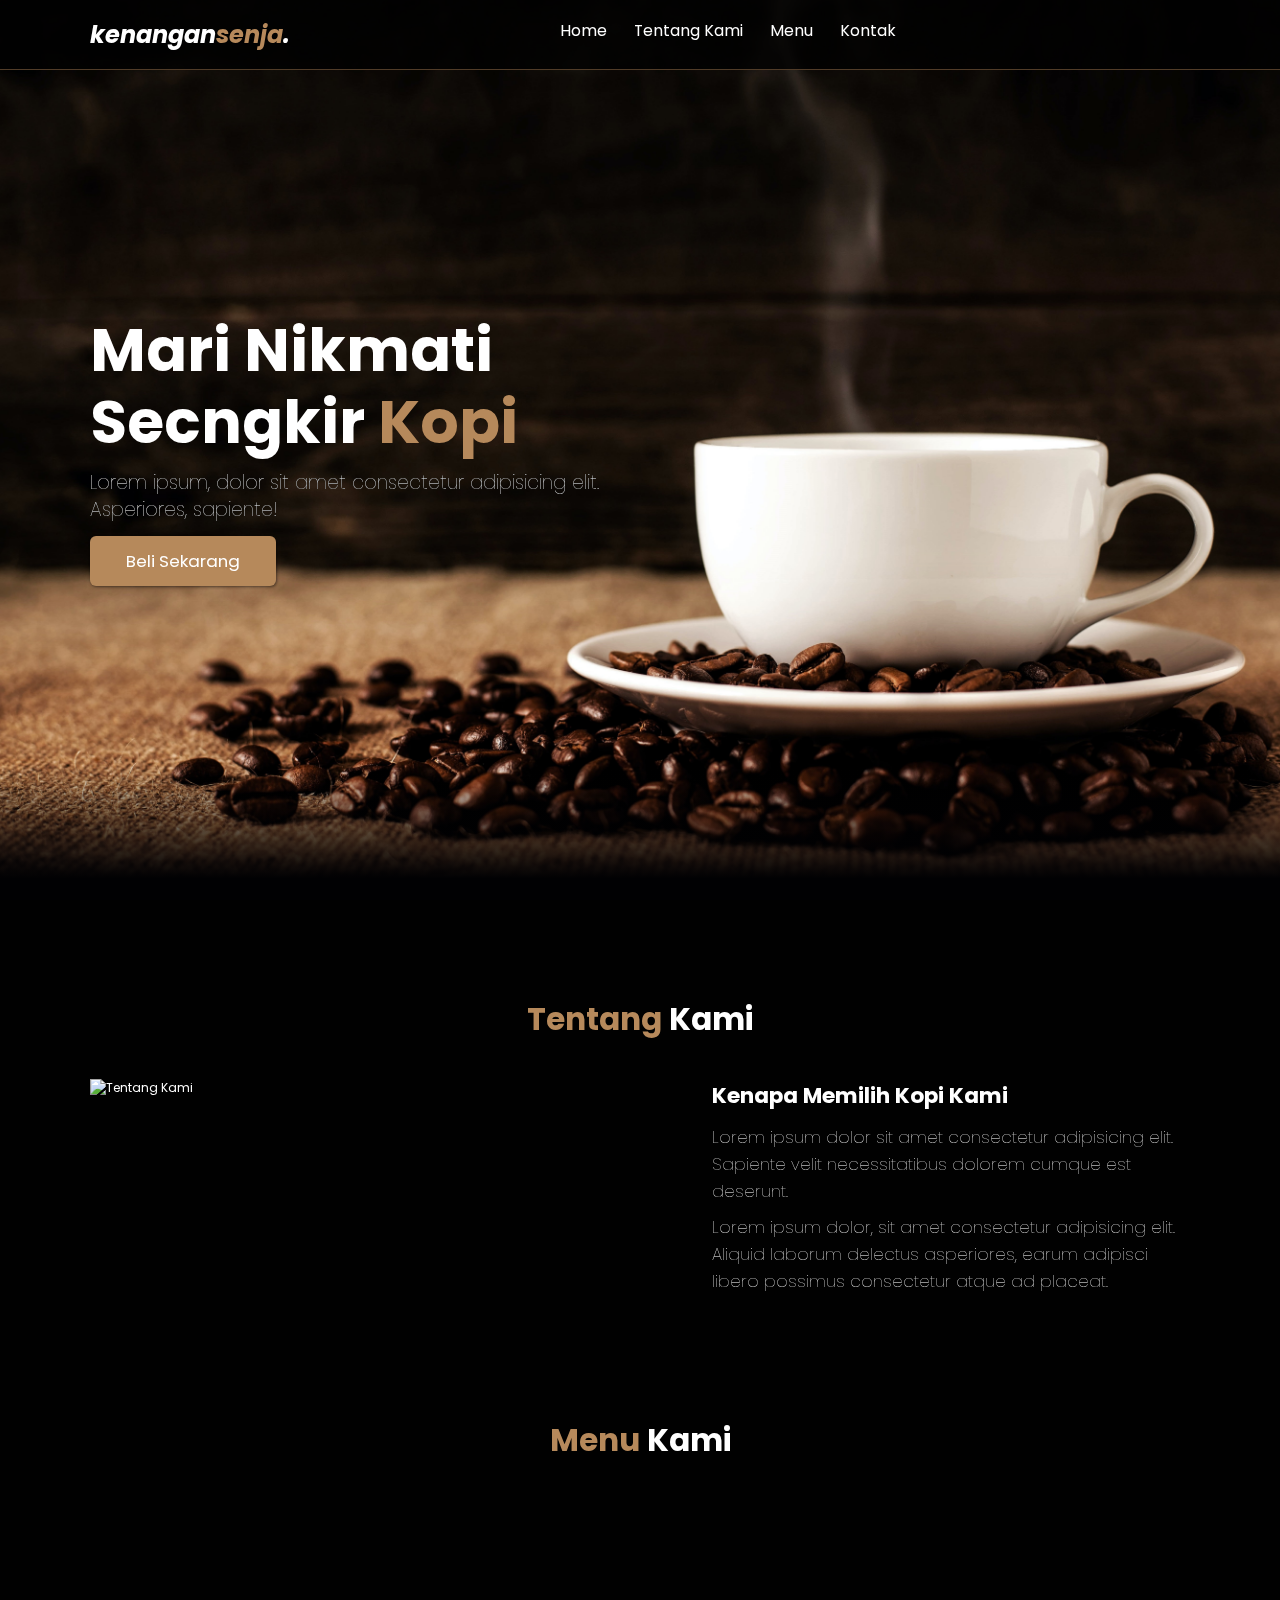
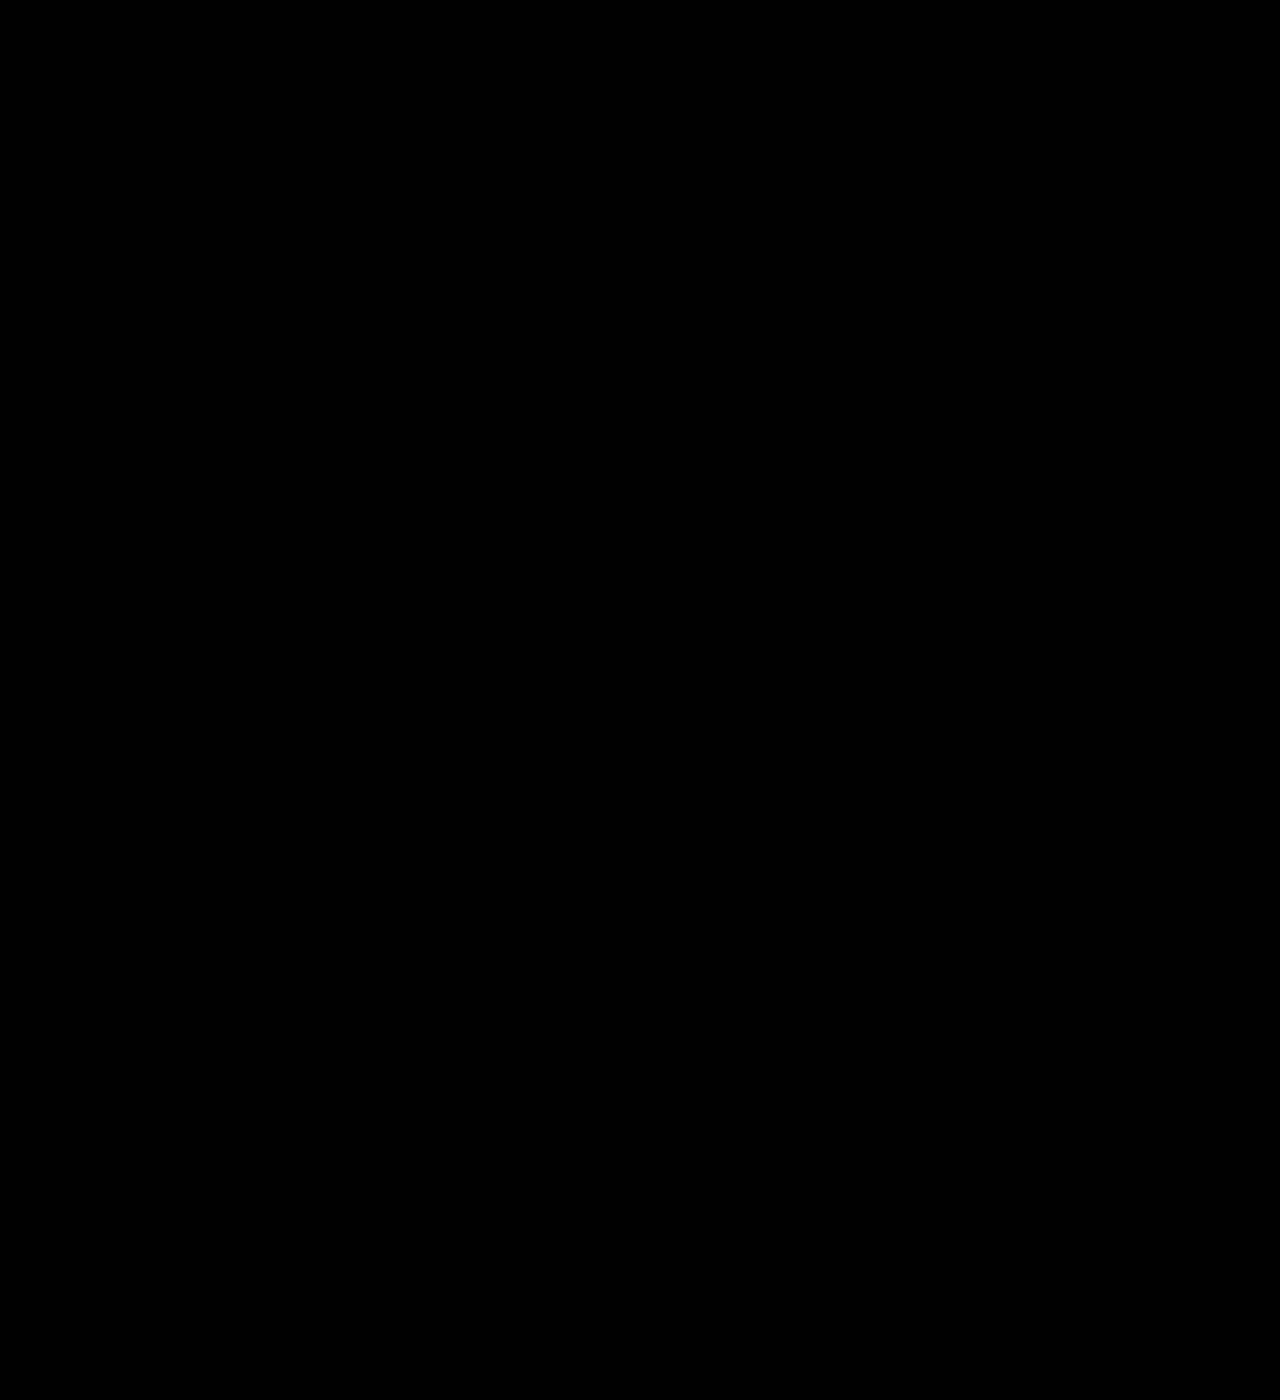
==== index.html @ bb801d31 "week 1" ====
<!DOCTYPE html>
<html lang="en">
  <head>
    <meta charset="UTF-8" />
    <meta http-equiv="X-UA-Compatible" content="IE=edge" />
    <meta name="viewport" content="width=device-width, initial-scale=1.0" />
    <title>Kopi Kenangan Senja</title>

    <!-- Fonts  -->
    <link rel="preconnect" href="https://fonts.googleapis.com" />
    <link rel="preconnect" href="https://fonts.gstatic.com" crossorigin />
    <link
      href="https://fonts.googleapis.com/css2?family=Poppins:ital,wght@0,100;0,400;0,700;1,700&display=swap"
      rel="stylesheet"
    />

    <!-- Feather Icons  -->
    <script src="https://unpkg.com/feather-icons"></script>

    <!-- My Style -->
    <link rel="stylesheet" href="css/style.css" />
  </head>

  <body>
    <!--  Navbar Star -->
    <nav class="navbar">
      <a href="#" class="navbar-logo">kenangan<span>senja</span>.</a>

      <div class="navbar-nav">
        <a href="#home">Home</a>
        <a href="#about">Tentang Kami</a>
        <a href="#menu">Menu</a>
        <a href="#contac">Kontak</a>
      </div>

      <div class="navbar-extra">
        <a href="#" id="search"><i data-feather="search"></i></a>
        <a href="#" id="shopping-cart"><i data-feather="shopping-cart"></i></a>
        <a href="#" id="hamburger-menu"><i data-feather="menu"></i></a>
      </div>
    </nav>

    <!--  Navbar end -->

    <!-- Hero Section Start -->

      <section class="hero" id="home">
        <main class="content">
          <h1>Mari Nikmati Secngkir <span>Kopi</span></h1>
          <p>Lorem ipsum, dolor sit amet consectetur adipisicing elit. Asperiores, sapiente!</p>
          <a href="#" class="cta">Beli Sekarang</a>
        </main>
      </section>

    <!-- Hero Section End -->

    <!-- About Section Start -->
    
    <section id="about" class="about">
      <h2><span>Tentang</span> Kami</h2>

      <div class="row">
        <div class="about-img">
          <img src="../projek/img/tentang-kami.jpg" alt="Tentang Kami">
        </div>
        <div class="content">
          <h3>Kenapa Memilih Kopi Kami</h3>
          <p>Lorem ipsum dolor sit amet consectetur adipisicing elit. Sapiente velit necessitatibus dolorem cumque est deserunt.</p>
          <p>Lorem ipsum dolor, sit amet consectetur adipisicing elit. Aliquid laborum delectus asperiores, earum adipisci libero possimus consectetur atque ad placeat.</p>

        </div>
      </div>
    </section>
    
    <!-- About Section End -->

    <!-- Menu Section Start -->

    <section id="menu" class="menu">
      <h2><span>Menu</span> Kami</h2>
    </section>


    <!-- Menu Section End -->
    
    <!--  Feater Icons -->
    <script>
      feather.replace();
    </script>

    <!-- My Javascript -->
    <script src ="css/js/script.js "></script>
    
  </body>
</html>
---- css/style.css ----
:root {
  --primary: #b6895b;
  --bg: #010101;
}

* {
  margin: 0;
  padding: 0;
  box-sizing: border-box;
  outline: none;
  border: 0;
  text-decoration: none;
}

body {
  font-family: "poppins", sans-serif;
  background-color: var(--bg);
  color: #fff;
  min-height: 3000px;
}

/* NavBar */
.navbar {
  display: flex;
  justify-content: space-between;
  align-items: center;
  padding: 1.4rem 7%;
  background-color: rgba(1, 1, 1, 0.8);
  border-bottom: 1px solid #513c28;
  position: fixed;
  top: 0;
  left: 0;
  right: 0;
  z-index: 9999;
}

.navbar .navbar-logo {
  font-size: 2rem;
  font-weight: 700;
  color: #fff;
  font-style: italic;
}

.navbar .navbar-logo span {
  color: var(--primary);
}

.navbar .navbar-nav a {
  color: #fff;
  display: inline-block;
  font-size: 1.3rem;
  margin: 0 1rem;
}

.navbar .navbar-nav a:hover {
  color: var(--primary);
}

.navbar .navbar-nav a::after {
  content: "";
  display: block;
  padding-bottom: 0.5rem;
  border-bottom: 0.1rem solid var(--primary);
  transform: scaleX(0);
  transition: 0.2s linear;
}

.navbar .navbar-nav a:hover::after {
  transform: scaleX(0.5);
}

.navbar .navbar-extra a {
  color: #fff;
  margin: 0 0.5rem;
}

.navbar .navbar-extra a:hover {
  color: var(--primary);
}

#hamburger-menu {
  display: none;
}


/* Hero Section */

.hero {
  min-height: 100vh;
  display: flex;
  align-items: center;
  background-image: url('../img/header-bg.jpeg.jpg');
  background-repeat: no-repeat;
  background-size: cover;
  background-position: center;
  position: relative;
}

.hero::after {
  content: '';
  display: block;
  position: absolute;
  width: 100%;
  height: 30%;
  bottom: 0;
  background: linear-gradient(0deg, rgba(1,1,3,1) 8%, rgba(255,255,255,0) 50%);
}

.hero .content {
  padding: 1.4rem 7%;
  max-width: 60rem;
}

.hero .content h1{
  font-size: 5em;
  color: #fff;
  text-shadow: 1px 1px 3px rgba(1, 1, 1, 3, 0.5);
  line-height: 1.2;
}

.hero .content h1 span{
  color: var(--primary);
}

.hero .content p{
  font-size: 1.6rem;
  margin-top: 1rem;
  line-height: 1.4;
  font-weight: 100;
  text-shadow: 1px 1px 3px rgba(1, 1, 1, 3, 0.5);
  mix-blend-mode: difference;
}

.hero .content .cta{
  margin-top: 1rem;
  display: inline-block;
  padding: 1rem 3rem;
  font-size: 1.4rem;
  color: #fff;
  background-color: var(--primary);
  border-radius: 0.5rem;
  box-shadow: 1px 1px 3px rgba(1, 1, 3, 0.5);
}

/* About Section */

.about,
.menu{
  padding: 8rem 7% 1.4rem;
}

.about h2, 
.menu h2 {
  text-align: center;
  font-size: 2.6rem;
  margin-bottom: 3rem;
}

.about h2 span, 
.menu h2 span{
  color: var(--primary);
}

.about .row{
  display: flex;
}

.about .row .about-img{
  flex: 1 1 45rem;
}

.about .row .about-img img {
  width: 100%;
}

.about .row .content{
  flex: 1 1 35rem;
  padding: 0 1rem;
}

.about .row .content h3{
  font-size: 1.8rem;
  margin-bottom: 1rem;
}

.about .row .content p {
  margin-bottom: 0.8rem;
  font-size: 1.4rem;
  font-weight: 100;
  line-height: 1.6;   
}

/* Media Quries */

/* Laptop */
@media (max-width: 1366px) {
  html {
    font-size: 75%;
  }
}

/* Tablet */
@media (max-width: 768px) {
  html {
    font-size: 62.5%;
  }

  #hamburger-menu {
    display: inline;
  }

  .navbar .navbar-nav {
    position: absolute;
    top: 100%;
    right: -100%;
    background-color: #fff;
    width: 30rem;
    height: 100vh;
    transition: 0.3s;
  }

  .navbar .navbar-nav.active {
    right: 0;
  }

  .navbar .navbar-nav a {
    color: var(--bg);
    display: block;
    margin: 1.5rem;
    padding: 0.5re;
    font-size: 2rem;
  }

  .navbar .navbar-nav a::after {
    transform-origin: 0 0;
  }

  .navbar .navbar-nav a:hover::after {
    transform :scaleX(0.2)
  }
  .about .row {
    flex-wrap: wrap;
  }

  .about .row .about-img img{
    height: 24rem;
    object-fit: cover;
    object-position: center;
  }

  .about .row .content{
    padding: 0;
  }

  .about .row .content h3 {
    margin-top: 1rem;
    font-size: 1.6rem;
  }
}

/* Moblie Phone */
@media (max-width: 450px) {
  html {
    font-size: 55%;
  }
}
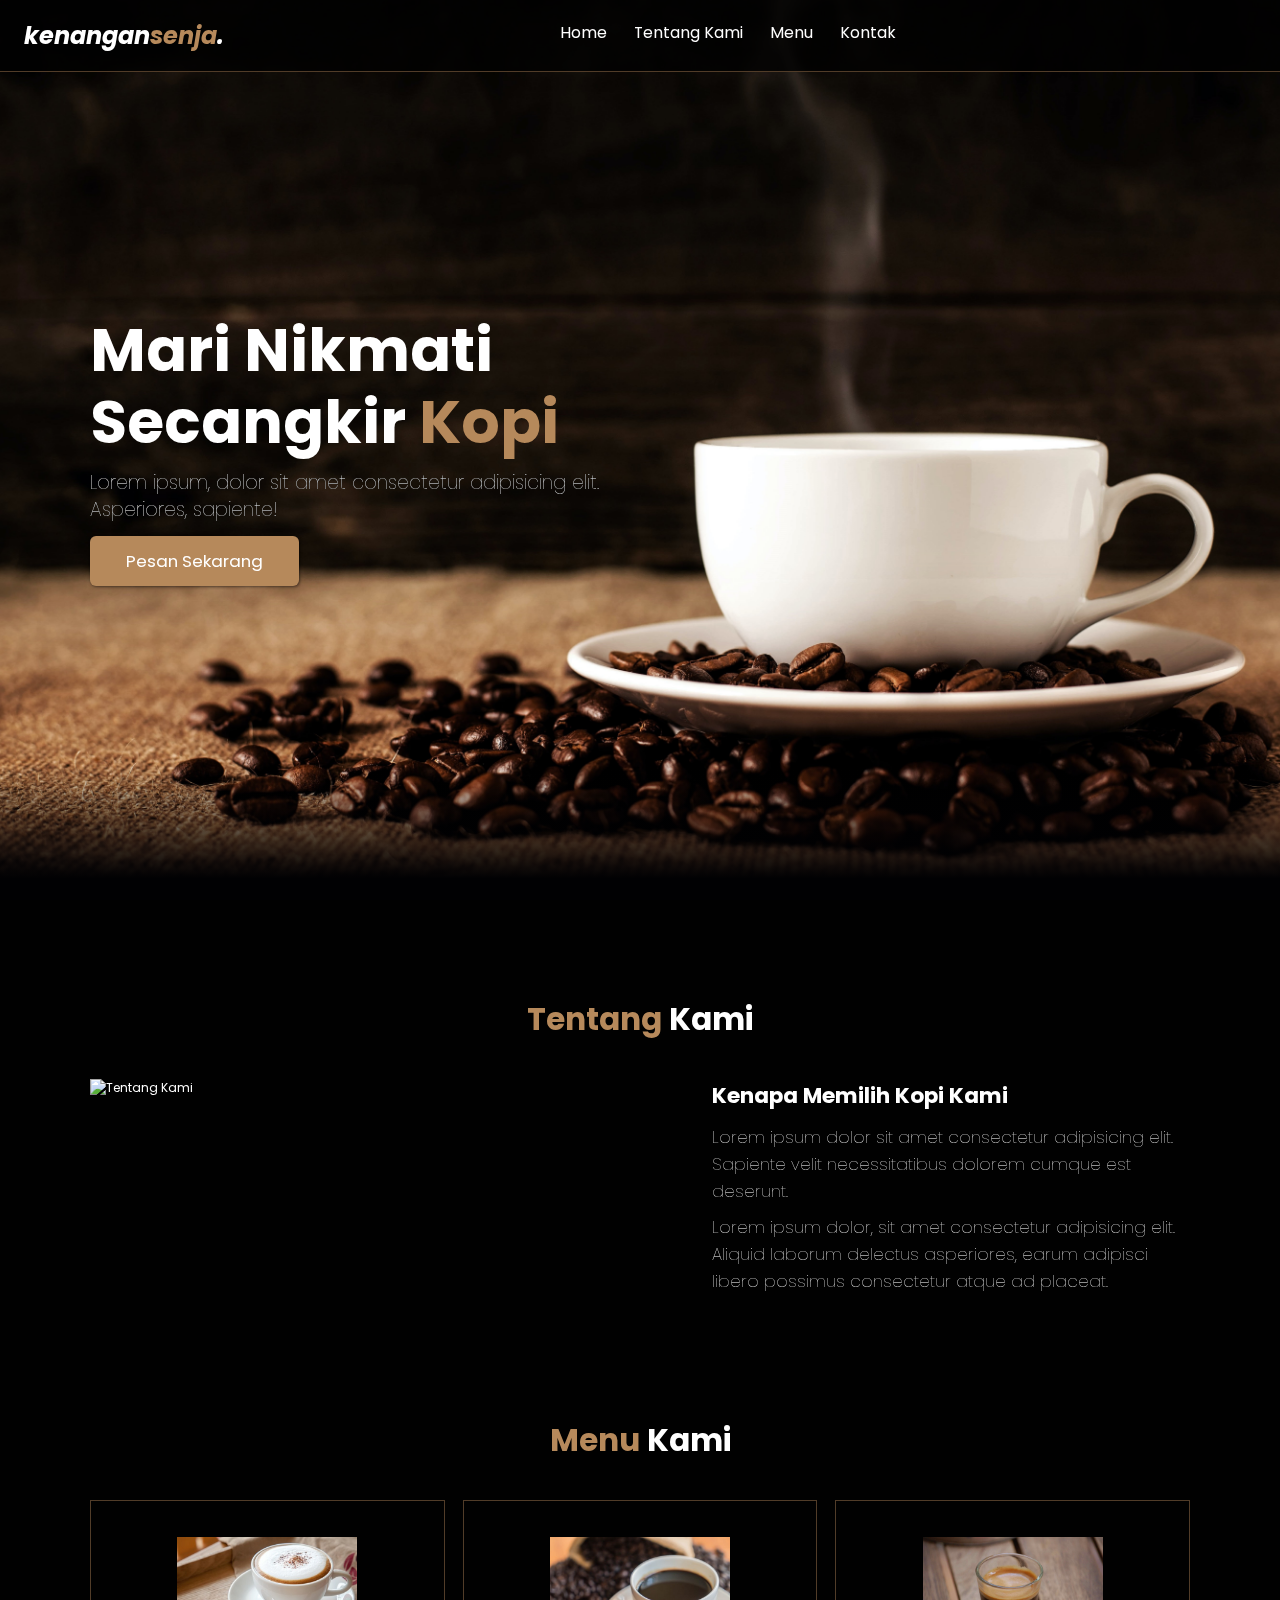
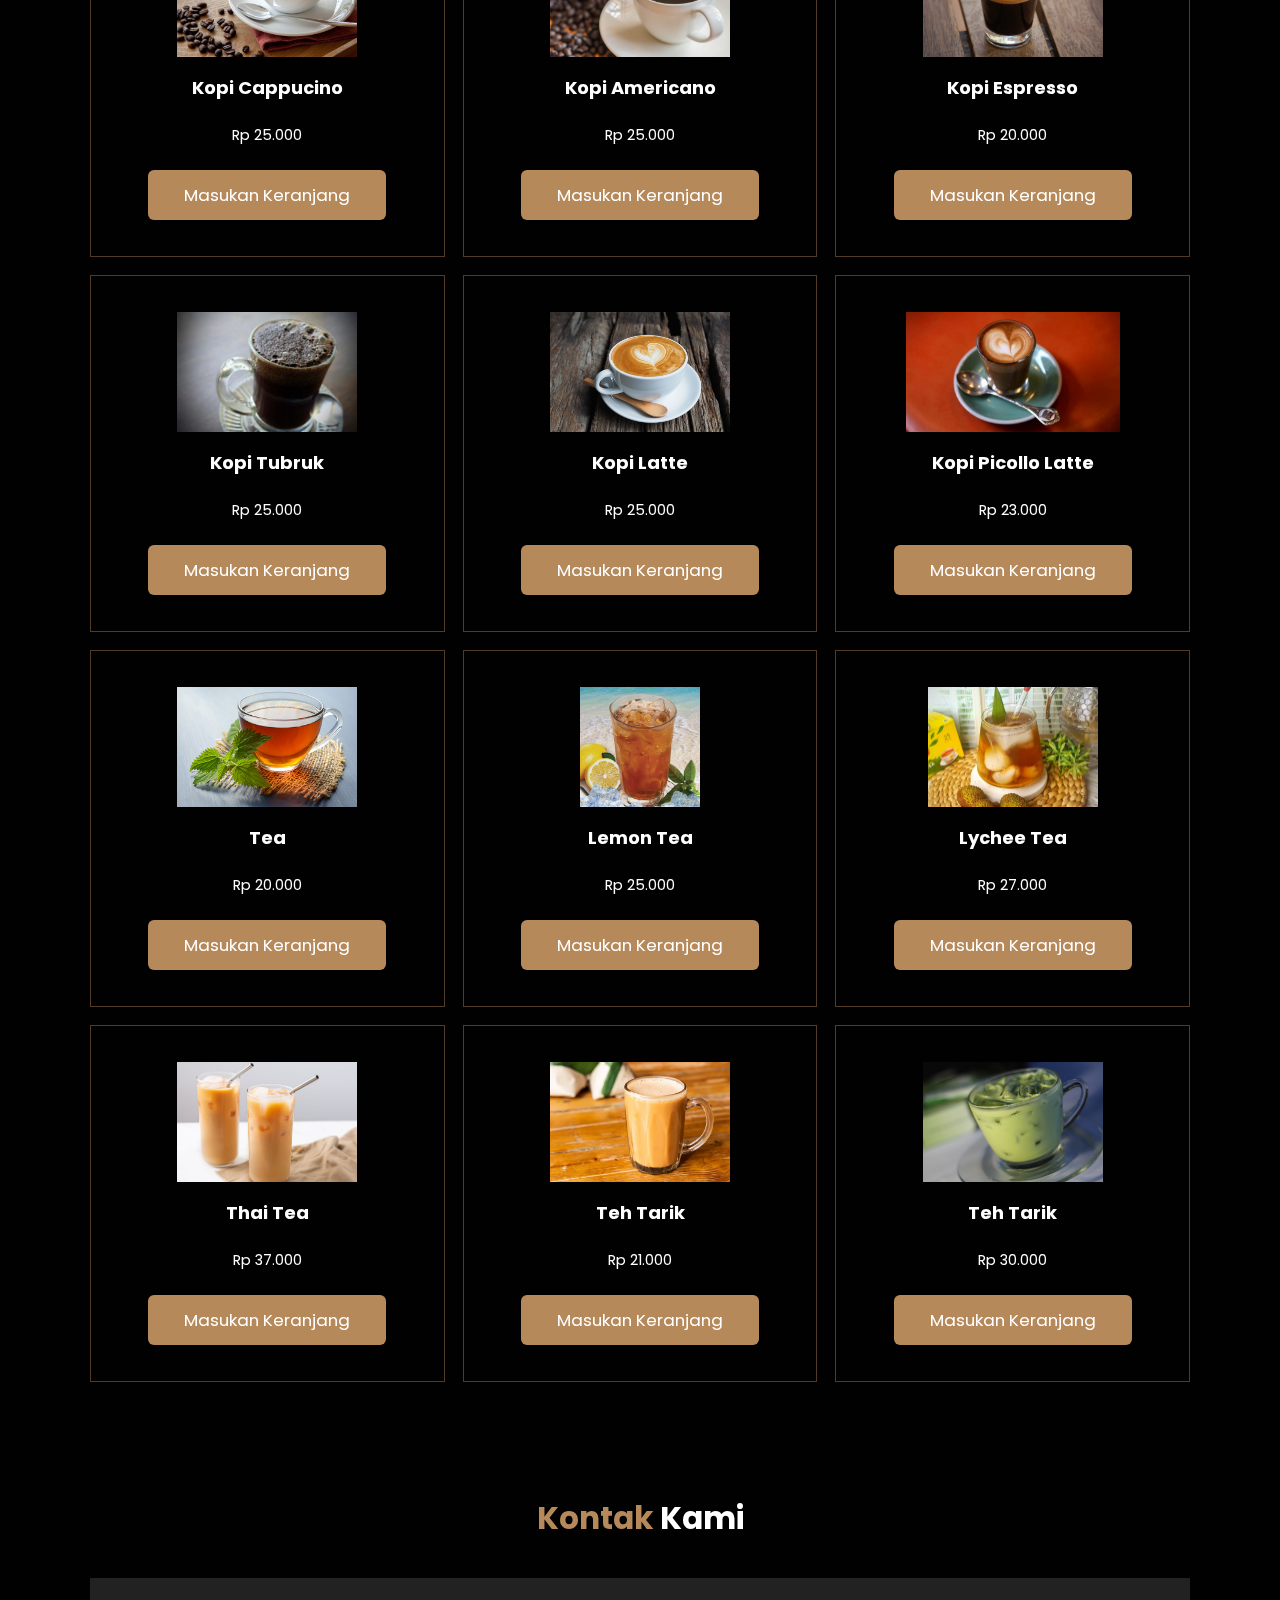
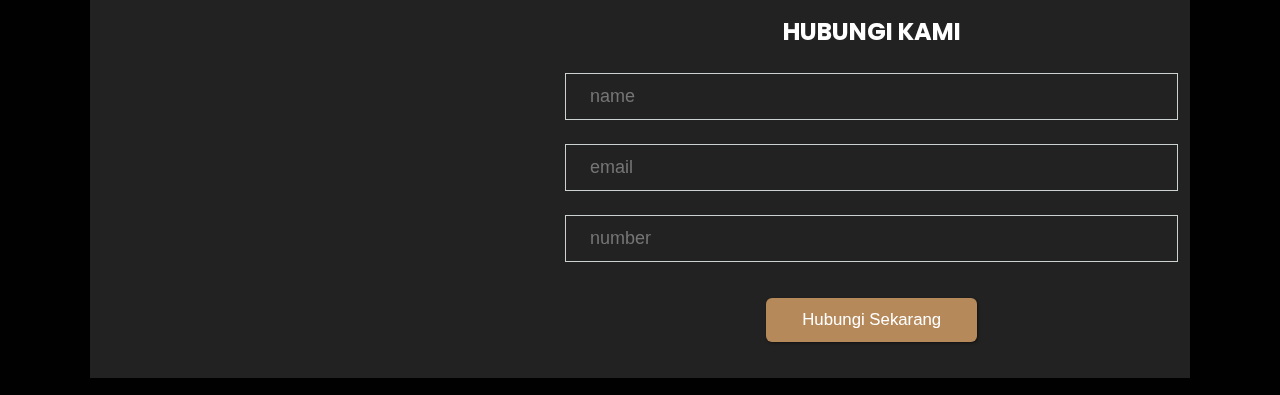
==== commit b60a8bfd: "update projek" ====
--- a/index.html
+++ b/index.html
@@ -23,36 +23,81 @@
 
   <body>
     <!--  Navbar Star -->
-    <nav class="navbar">
+
+    <header class="header">
+      <!--  Navbar Star -->
       <a href="#" class="navbar-logo">kenangan<span>senja</span>.</a>
-
-      <div class="navbar-nav">
-        <a href="#home">Home</a>
-        <a href="#about">Tentang Kami</a>
-        <a href="#menu">Menu</a>
-        <a href="#contac">Kontak</a>
-      </div>
-
+      <nav class="navbar">
+        <div class="navbar-nav">
+          <a href="#home">Home</a>
+          <a href="#about">Tentang Kami</a>
+          <a href="#menu">Menu</a>
+          <a href="#contact">Kontak</a>
+        </div>
+      </nav>
       <div class="navbar-extra">
         <a href="#" id="search"><i data-feather="search"></i></a>
         <a href="#" id="shopping-cart"><i data-feather="shopping-cart"></i></a>
         <a href="#" id="hamburger-menu"><i data-feather="menu"></i></a>
       </div>
-    </nav>
-
-    <!--  Navbar end -->
+      <!-- Search Section End -->
+      <div class="search-form">
+        <input type="search" id="search" placeholder="search here...">
+        <a href="#" id="search"><i data-feather="search"></i></a>
+      </div>  
+
+      <div class="cart-item-container">
+        <div class="cart-item">
+          <a href="#" id="icon-x"><i data-feather="x"></i></a>
+          <img src="../PPL5-main/img/espresso.jpg" alt="">
+          <div class="content">
+            <h3>Kopi Espresso</h3>
+            <div class="price">Rp 20.000</div>
+          </div>
+        </div>
+        <div class="cart-item">
+          <a href="#" id="icon-x"><i data-feather="x"></i></a>
+          <img src="../PPL5-main/img/cappucino.jpg" alt="">
+          <div class="content">
+            <h3>Kopi Cappucino</h3>
+            <div class="price">Rp 25.000</div>
+          </div>
+        </div>
+        <div class="cart-item">
+          <a href="#" id="icon-x"><i data-feather="x"></i></a>
+          <img src="../PPL5-main/img/latte.jpg" alt="">
+          <div class="content">
+            <h3>Kopi Latte</h3>
+            <div class="price">Rp 25.000</div>
+          </div>
+        </div>
+        <div class="cart-item">
+          <a href="#" id="icon-x"><i data-feather="x"></i></a>
+          <img src="../PPL5-main/img/americano.jpg" alt="">
+          <div class="content">
+            <h3>Kopi Americano</h3>
+            <div class="price">Rp 25.000</div>
+          </div>
+        </div>
+        <a href="#" class="btn">Beli sekarang</a>
+      </div>
+    </header>
+    <!--  Navbar End -->
+
 
     <!-- Hero Section Start -->
 
       <section class="hero" id="home">
         <main class="content">
-          <h1>Mari Nikmati Secngkir <span>Kopi</span></h1>
+          <h1>Mari Nikmati Secangkir <span>Kopi</span></h1>
           <p>Lorem ipsum, dolor sit amet consectetur adipisicing elit. Asperiores, sapiente!</p>
-          <a href="#" class="cta">Beli Sekarang</a>
+          <a href="#" class="cta">Pesan Sekarang</a>
         </main>
       </section>
 
+
     <!-- Hero Section End -->
+
 
     <!-- About Section Start -->
     
@@ -61,7 +106,7 @@
 
       <div class="row">
         <div class="about-img">
-          <img src="../projek/img/tentang-kami.jpg" alt="Tentang Kami">
+          <img src="../PPL5-main/img/tentang-kami.jpg" alt="Tentang Kami">
         </div>
         <div class="content">
           <h3>Kenapa Memilih Kopi Kami</h3>
@@ -78,10 +123,113 @@
 
     <section id="menu" class="menu">
       <h2><span>Menu</span> Kami</h2>
+      <div class="box-container">
+        <div class="box">
+          <img src="img/cappucino.jpg" alt="">
+          <h3>Kopi Cappucino</h3>
+          <div class="price">Rp 25.000</div>
+          <a href="#" class="cta">Masukan Keranjang</a>
+        </div>
+        <div class="box">
+          <img src="img/americano.jpg" alt="">
+          <h3>Kopi Americano</h3>
+          <div class="price">Rp 25.000</div>
+          <a href="#" class="cta">Masukan Keranjang</a>
+        </div>
+        <div class="box">
+          <img src="img/espresso.jpg" alt="">
+          <h3>Kopi Espresso</h3>
+          <div class="price">Rp 20.000</div>
+          <a href="#" class="cta">Masukan Keranjang</a>
+        </div>
+        <div class="box">
+          <img src="img/tubruk.jpg" alt="">
+          <h3>Kopi Tubruk</h3>
+          <div class="price">Rp 25.000</div>
+          <a href="#" class="cta">Masukan Keranjang</a>
+        </div>
+        <div class="box">
+          <img src="img/latte.jpg" alt="">
+          <h3>Kopi Latte</h3>
+          <div class="price">Rp 25.000</div>
+          <a href="#" class="cta">Masukan Keranjang</a>
+        </div>
+        <div class="box">
+          <img src="img/picollo-latte.jpg" alt="">
+          <h3>Kopi Picollo Latte</h3>
+          <div class="price">Rp 23.000</div>
+          <a href="#" class="cta">Masukan Keranjang</a>
+        </div>
+        <div class="box">
+          <img src="img/tea.jpg" alt="">
+          <h3>Tea</h3>
+          <div class="price">Rp 20.000</div>
+          <a href="#" class="cta">Masukan Keranjang</a>
+        </div>
+        <div class="box">
+          <img src="img/LEMON-TEA.jpg" alt="">
+          <h3>Lemon Tea</h3>
+          <div class="price">Rp 25.000</div>
+          <a href="#" class="cta">Masukan Keranjang</a>
+        </div>
+        <div class="box">
+          <img src="img/lychee-tea.jpg" alt="">
+          <h3>Lychee Tea</h3>
+          <div class="price">Rp 27.000</div>
+          <a href="#" class="cta">Masukan Keranjang</a>
+        </div>
+        <div class="box">
+          <img src="img/thai-tea.jpg" alt="">
+          <h3>Thai Tea</h3>
+          <div class="price">Rp 37.000</div>
+          <a href="#" class="cta">Masukan Keranjang</a>
+        </div>
+        <div class="box">
+          <img src="img/teh-tarik.jpg" alt="">
+          <h3>Teh Tarik</h3>
+          <div class="price">Rp 21.000</div>
+          <a href="#" class="cta">Masukan Keranjang</a>
+        </div>
+        <div class="box">
+          <img src="img/green-tea.jpg" alt="">
+          <h3>Teh Tarik</h3>
+          <div class="price">Rp 30.000</div>
+          <a href="#" class="cta">Masukan Keranjang</a>
+        </div>
+      </div>
     </section>
-
-
     <!-- Menu Section End -->
+
+    <!-- Kontak Section Start -->
+    <section class="contact" id="contact">
+      <h2><span>Kontak</span> Kami</h2>
+
+      <div class="row">
+        <iframe src="https://www.google.com/maps/embed?pb=!1m18!1m12!1m3!1d63245.97055414075!2d110.37484495!3d-7.803250449999999!2m3!1f0!2f0!3f0!3m2!1i1024!2i768!4f13.1!3m3!1m2!1s0x2e7a5787bd5b6bc5%3A0x21723fd4d3684f71!2sYogyakarta%2C%20Kota%20Yogyakarta%2C%20Daerah%20Istimewa%20Yogyakarta!5e0!3m2!1sid!2sid!4v1679368707073!5m2!1sid!2sid" allowfullscreen="" loading="lazy" referrerpolicy="no-referrer-when-downgrade" class="map"></iframe>
+        <form action="">
+          <h3>Hubungi Kami</h3>
+          <div class="inputBox">
+            <span><i data-feather="user"></i></span>
+            <input type="text" placeholder="name">
+          </div>
+          <div class="inputBox">
+            <span><i data-feather="mail"></i></span>
+            <input type="email" placeholder="email">
+          </div>
+          <div class="inputBox">
+            <span><i data-feather="phone"></i></span>
+            <input type="number" placeholder="number">
+          </div>
+          <input type="submit" value="Hubungi Sekarang" class="cta">
+        </form>
+
+      </div>
+    </section>
+    <!-- Kontak Section End -->
+
+
+
+
     
     <!--  Feater Icons -->
     <script>
--- a/css/style.css
+++ b/css/style.css
@@ -1,6 +1,7 @@
 :root {
   --primary: #b6895b;
   --bg: #010101;
+  --black:#17202A
 }
 
 * {
@@ -10,6 +11,7 @@
   outline: none;
   border: 0;
   text-decoration: none;
+  transition: .2s linear;
 }
 
 body {
@@ -19,44 +21,70 @@
   min-height: 3000px;
 }
 
+.btn{
+  margin-top: 1rem;
+  display: inline-block;
+  padding: .9rem 3rem;
+  font-size: 1.7rem;
+  color: #fff;
+  background: var(--primary);
+  cursor: pointer;
+  border-radius: 0.5rem;
+  box-shadow: 1px 1px 3px rgba(1, 1, 3, 0.5);
+}
+
+.btn:hover{
+  letter-spacing: .2rem;
+}
+
 /* NavBar */
-.navbar {
+/* .header{
+  background: var(--bg);
+  display: flex;
+  align-items: center;
+  justify-content: space-between;
+  padding: 1.5rem 7%;
+  border-bottom: var(--border);
+  position: fixed;
+  top: 0; left: 0; right: 0;
+  z-index: 1000;
+} */
+
+.header{
   display: flex;
   justify-content: space-between;
   align-items: center;
-  padding: 1.4rem 7%;
+  padding: 1.5rem 7%;
   background-color: rgba(1, 1, 1, 0.8);
   border-bottom: 1px solid #513c28;
   position: fixed;
-  top: 0;
-  left: 0;
-  right: 0;
-  z-index: 9999;
-}
-
-.navbar .navbar-logo {
+  top: 0; left: 0; right: 0;
+  z-index: 1000;
+} 
+
+.header .navbar-logo {
   font-size: 2rem;
   font-weight: 700;
   color: #fff;
   font-style: italic;
 }
 
-.navbar .navbar-logo span {
-  color: var(--primary);
-}
-
-.navbar .navbar-nav a {
+.header .navbar-logo span {
+  color: var(--primary);
+}
+
+.header .navbar-nav a {
   color: #fff;
   display: inline-block;
   font-size: 1.3rem;
   margin: 0 1rem;
 }
 
-.navbar .navbar-nav a:hover {
-  color: var(--primary);
-}
-
-.navbar .navbar-nav a::after {
+.header .navbar-nav a:hover {
+  color: var(--primary);
+}
+
+.header .navbar-nav a::after {
   content: "";
   display: block;
   padding-bottom: 0.5rem;
@@ -65,22 +93,128 @@
   transition: 0.2s linear;
 }
 
-.navbar .navbar-nav a:hover::after {
+.header .navbar-nav a:hover::after {
   transform: scaleX(0.5);
 }
 
-.navbar .navbar-extra a {
+.header .navbar-extra a {
   color: #fff;
   margin: 0 0.5rem;
 }
 
-.navbar .navbar-extra a:hover {
-  color: var(--primary);
-}
+.header .navbar-extra a:hover {
+  color: var(--primary);
+}
+
+.header .search-form{
+  position: absolute;
+  top: 115%; right: 7%;
+  background: #fff;
+  width: 50rem;
+  height: 5rem;
+  display: flex;
+  align-items: center;
+  transition: 0.3s;
+  transform: scaleY(0);
+  transform-origin: top;
+}
+.header .search-form.active{
+  transform: scaleY(1);
+
+}
+
+.header .search-form input{
+  height: 100%;
+  width: 100%;
+  font-size: 1.6rem;
+  color: var(--black);
+  padding: 1rem;
+  text-transform: none;
+}
+.header .search-form a{
+  cursor: pointer;
+  height: 50%;
+  margin-right: 2rem;
+  color: var(--primary);
+}
+.header .search-form i:hover{
+  color:var(--primary);
+}
+
+.header .cart-item-container{
+  position: absolute;
+  top: 100%; right: -100%;
+  height: calc(100vh - 10rem);
+  width: 30rem;
+  background: #fff;
+  padding:0 1.5rem;
+  transition: 0.3s;
+}
+
+.header .cart-item-container.active{
+  right: 0;
+}
+
+.header .cart-item-container .cart-item{
+  position: relative;
+  margin: 2rem 0;
+  display: flex;
+  align-items: center;
+  gap:1.5rem ;
+}
+
+.header .cart-item-container .cart-item a{
+  position: absolute;
+  top: 1rem; right: 1rem;
+  font-size: 2rem;
+  cursor: pointer;
+  color: var(--black);
+}
+
+.header .cart-item-container .cart-item a:hover{
+  color: var(--primary);
+}
+
+.header .cart-item-container .cart-item a::after {
+  content: "";
+  display: block;
+  padding-bottom: 0.5rem;
+  border-bottom: 0.1rem solid var(--primary);
+  transform: scaleX(0);
+  transition: 0.2s linear;
+}
+
+.header .cart-item-container .cart-item a:hover::after {
+  transform :scaleX(0.5)
+}
+
+.header .cart-item-container .cart-item img{
+  height: 5rem;
+}
+
+.header .cart-item-container .cart-item .content h3{
+  font-size: 1.5rem;
+  color: var(--black);
+  padding-bottom: .5rem;
+}
+.header .cart-item-container .cart-item .content .price{
+  font-size: 1rem;
+  color: var(--primary);  
+}
+
+.header .cart-item-container .btn{
+  width: 100%;
+  text-align: center;
+
+}
+
+
+
 
 #hamburger-menu {
   display: none;
 }
+
 
 
 /* Hero Section */
@@ -131,7 +265,7 @@
   mix-blend-mode: difference;
 }
 
-.hero .content .cta{
+.cta{
   margin-top: 1rem;
   display: inline-block;
   padding: 1rem 3rem;
@@ -140,24 +274,28 @@
   background-color: var(--primary);
   border-radius: 0.5rem;
   box-shadow: 1px 1px 3px rgba(1, 1, 3, 0.5);
+  cursor: pointer;
+}
+.cta:hover{
+  letter-spacing: .2rem
 }
 
 /* About Section */
 
 .about,
-.menu{
+.menu, .contact{
   padding: 8rem 7% 1.4rem;
 }
 
 .about h2, 
-.menu h2 {
+.menu h2, .contact h2 {
   text-align: center;
   font-size: 2.6rem;
   margin-bottom: 3rem;
 }
 
 .about h2 span, 
-.menu h2 span{
+.menu h2 span, .contact h2 span{
   color: var(--primary);
 }
 
@@ -190,6 +328,87 @@
   line-height: 1.6;   
 }
 
+/* Menu Section */
+.menu .box-container{
+  display: grid;
+  grid-template-columns: repeat(auto-fit, minmax(25rem, 1fr));
+  gap: 1.5rem;
+}
+.menu .box-container .box{
+  padding: 3rem;
+  text-align: center;
+  border: 0.5px solid #513c28;
+}
+
+.menu .box-container .box img{
+  height: 10rem;
+}
+
+.menu .box-container .box h3{
+  color: #fff;
+  font-size: 1.5rem;
+  padding: 1rem 0;
+}
+
+.menu .box-container .box .price{
+  color: #fff;
+  font-size: 1.2rem;
+  padding: 1rem 0;
+}
+
+.menu .box-container .box:hover{
+  background: var(--primary);
+}
+
+/* Kontak section */
+.contact .row{
+  display: flex;
+  background-color: #222;
+  flex-wrap: wrap;
+  gap: 0.5rem;
+}
+
+.contact .row .map{
+  flex: 1 1 30rem;
+  width: 100%;
+  object-fit: cover;
+}
+
+.contact .row form{
+  flex: 1 1 45rem;
+  padding: 3rem 1rem;
+  text-align: center;
+}
+
+.contact .row form h3{
+  text-transform: uppercase;
+  font-size: 2rem;
+  color: #fff;
+}
+.contact .row form .inputBox{
+  display: flex;
+  align-items: center;
+  margin-top: 2rem;
+  margin-bottom: 2rem;
+  background: #222;
+  border:0.5px solid #CCD1D1;
+}
+
+.contact .row form .inputBox span{
+  color: #fff;
+  font-size: 1rem;
+  padding-left: 1rem;
+}
+
+.contact .row form .inputBox input{
+  width: 100%;
+  padding: 1rem;
+  font-size: 1.5rem;
+  color: #fff;
+  text-transform: none;
+  background: none;
+}
+
 /* Media Quries */
 
 /* Laptop */
@@ -197,6 +416,10 @@
   html {
     font-size: 75%;
   }
+
+  .header{
+    padding: 1.5rem 2rem;
+  }
 }
 
 /* Tablet */
@@ -209,7 +432,7 @@
     display: inline;
   }
 
-  .navbar .navbar-nav {
+  .header .navbar-nav {
     position: absolute;
     top: 100%;
     right: -100%;
@@ -219,11 +442,11 @@
     transition: 0.3s;
   }
 
-  .navbar .navbar-nav.active {
+  .header .navbar-nav.active {
     right: 0;
   }
 
-  .navbar .navbar-nav a {
+  .header .navbar-nav a {
     color: var(--bg);
     display: block;
     margin: 1.5rem;
@@ -231,13 +454,32 @@
     font-size: 2rem;
   }
 
-  .navbar .navbar-nav a::after {
+  .header .navbar-nav a::after {
     transform-origin: 0 0;
   }
 
-  .navbar .navbar-nav a:hover::after {
+  .header .navbar-nav a:hover::after {
     transform :scaleX(0.2)
   }
+  
+  .header .search-form{
+    width: 90%;
+    font-size: 2rem;
+  }
+
+  .hero{
+    background-position: left;
+    justify-content: center;
+  }
+
+  .hero .content h1{
+    font-size: 4.5rem;
+  }
+
+  .hero .content p{
+    font-size: 1.5rem;
+  }
+
   .about .row {
     flex-wrap: wrap;
   }
@@ -263,4 +505,22 @@
   html {
     font-size: 55%;
   }
-}
+
+  .header .search-form{
+    width: 90%;
+    font-size: 2rem;
+  }
+
+  .hero{
+    background-position: left;
+    justify-content: center;
+  }
+
+  .hero .content h1{
+    font-size: 4.5rem;
+  }
+
+  .hero .content p{
+    font-size: 1.5rem;
+  }
+}
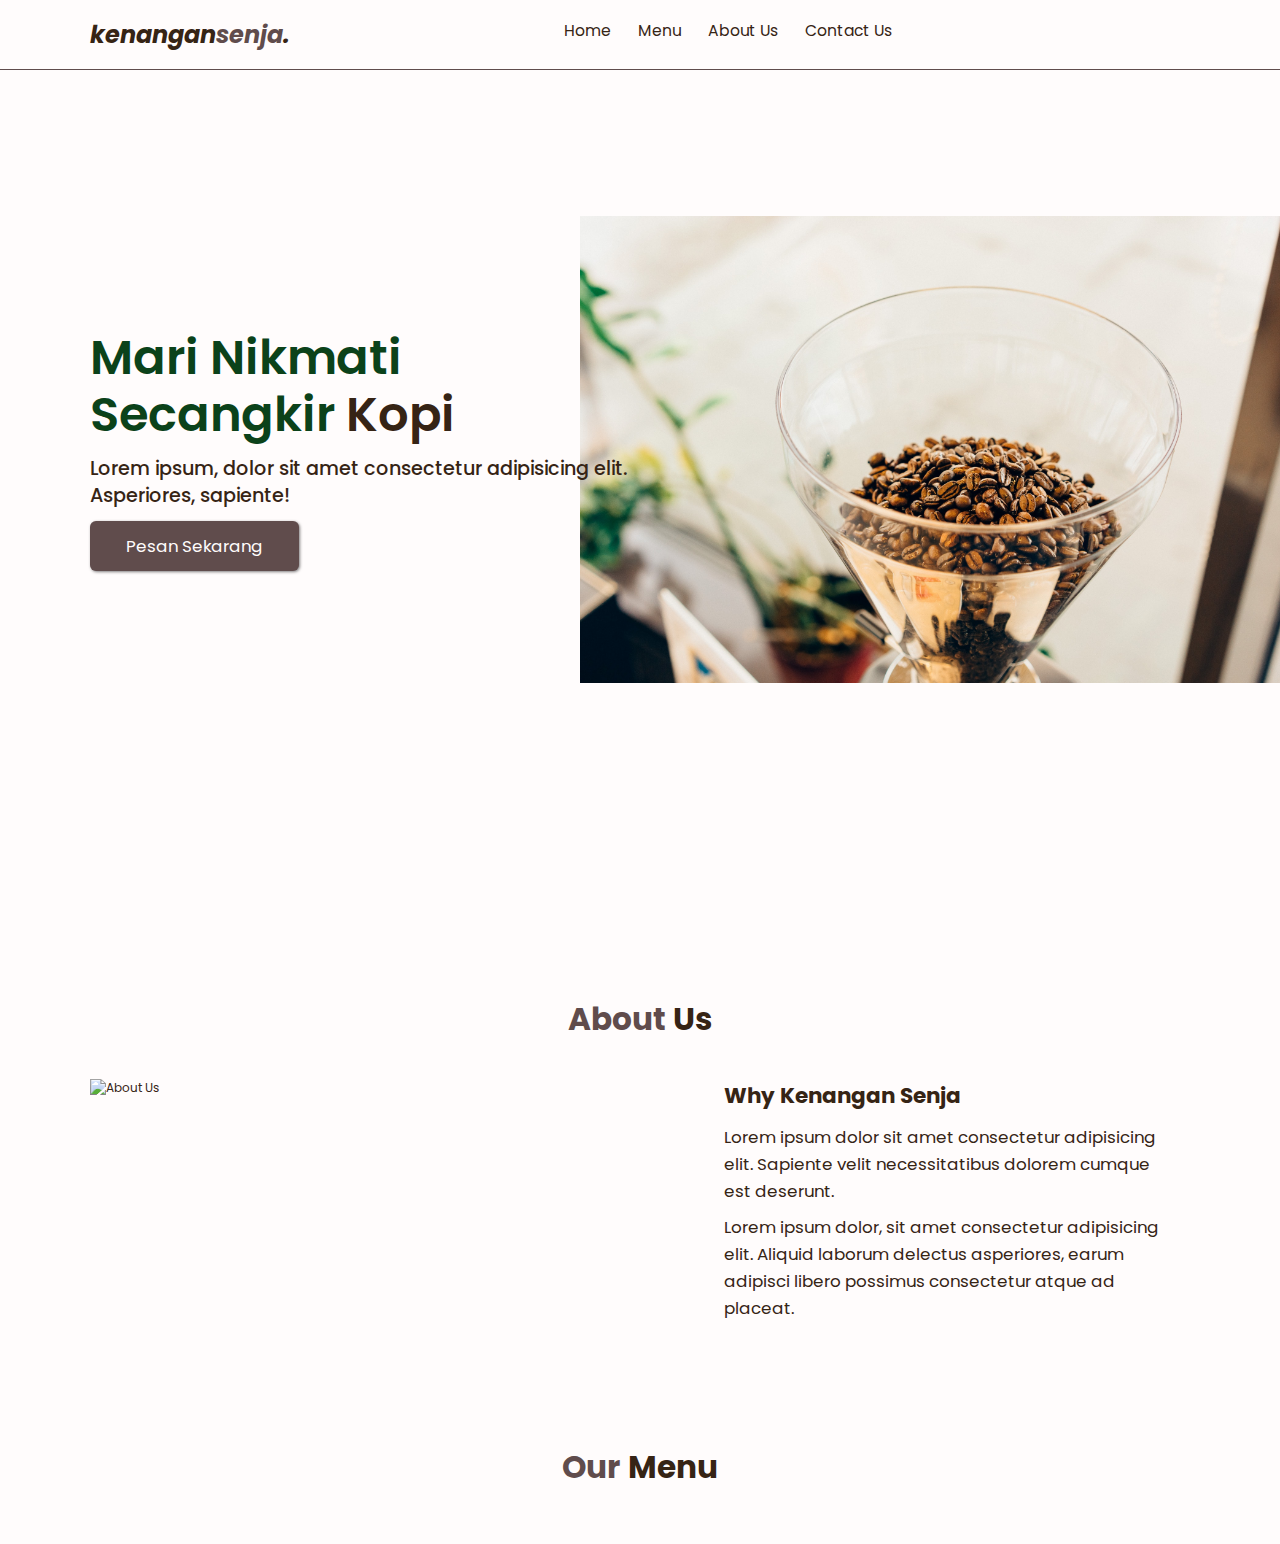
==== commit d042c5b0: "Revert "update projek"" ====
--- a/index.html
+++ b/index.html
@@ -23,70 +23,25 @@
 
   <body>
     <!--  Navbar Star -->
+    <nav class="navbar">
+      <a href="#" class="navbar-logo">kenangan<span>senja</span>.</a>
 
-    <header class="header">
-      <!--  Navbar Star -->
-      <a href="#" class="navbar-logo">kenangan<span>senja</span>.</a>
-      <nav class="navbar">
-        <div class="navbar-nav">
-          <a href="#home">Home</a>
-          <a href="#about">Tentang Kami</a>
-          <a href="#menu">Menu</a>
-          <a href="#contact">Kontak</a>
-        </div>
-      </nav>
+      <div class="navbar-nav">
+        <a href="#home">Home</a>
+        <a href="#menu">Menu</a>
+        <a href="#about">About Us</a>
+        <a href="#contact">Contact Us</a>
+      </div>
+
       <div class="navbar-extra">
         <a href="#" id="search"><i data-feather="search"></i></a>
         <a href="#" id="shopping-cart"><i data-feather="shopping-cart"></i></a>
         <a href="#" id="hamburger-menu"><i data-feather="menu"></i></a>
       </div>
-      <!-- Search Section End -->
-      <div class="search-form">
-        <input type="search" id="search" placeholder="search here...">
-        <a href="#" id="search"><i data-feather="search"></i></a>
-      </div>  
-
-      <div class="cart-item-container">
-        <div class="cart-item">
-          <a href="#" id="icon-x"><i data-feather="x"></i></a>
-          <img src="../PPL5-main/img/espresso.jpg" alt="">
-          <div class="content">
-            <h3>Kopi Espresso</h3>
-            <div class="price">Rp 20.000</div>
-          </div>
-        </div>
-        <div class="cart-item">
-          <a href="#" id="icon-x"><i data-feather="x"></i></a>
-          <img src="../PPL5-main/img/cappucino.jpg" alt="">
-          <div class="content">
-            <h3>Kopi Cappucino</h3>
-            <div class="price">Rp 25.000</div>
-          </div>
-        </div>
-        <div class="cart-item">
-          <a href="#" id="icon-x"><i data-feather="x"></i></a>
-          <img src="../PPL5-main/img/latte.jpg" alt="">
-          <div class="content">
-            <h3>Kopi Latte</h3>
-            <div class="price">Rp 25.000</div>
-          </div>
-        </div>
-        <div class="cart-item">
-          <a href="#" id="icon-x"><i data-feather="x"></i></a>
-          <img src="../PPL5-main/img/americano.jpg" alt="">
-          <div class="content">
-            <h3>Kopi Americano</h3>
-            <div class="price">Rp 25.000</div>
-          </div>
-        </div>
-        <a href="#" class="btn">Beli sekarang</a>
-      </div>
-    </header>
-    <!--  Navbar End -->
-
+    </nav>
+    <!--  Navbar end -->
 
     <!-- Hero Section Start -->
-
       <section class="hero" id="home">
         <main class="content">
           <h1>Mari Nikmati Secangkir <span>Kopi</span></h1>
@@ -94,142 +49,29 @@
           <a href="#" class="cta">Pesan Sekarang</a>
         </main>
       </section>
-
-
     <!-- Hero Section End -->
 
-
     <!-- About Section Start -->
-    
     <section id="about" class="about">
-      <h2><span>Tentang</span> Kami</h2>
-
+      <h2><span>About</span> Us</h2>
       <div class="row">
         <div class="about-img">
-          <img src="../PPL5-main/img/tentang-kami.jpg" alt="Tentang Kami">
+          <img src="./img/bradley-pisney-d1WGcyc_HWw-unsplash.jpg" alt="About Us">
         </div>
         <div class="content">
-          <h3>Kenapa Memilih Kopi Kami</h3>
+          <h3>Why Kenangan Senja</h3>
           <p>Lorem ipsum dolor sit amet consectetur adipisicing elit. Sapiente velit necessitatibus dolorem cumque est deserunt.</p>
           <p>Lorem ipsum dolor, sit amet consectetur adipisicing elit. Aliquid laborum delectus asperiores, earum adipisci libero possimus consectetur atque ad placeat.</p>
-
         </div>
       </div>
     </section>
-    
     <!-- About Section End -->
 
     <!-- Menu Section Start -->
-
     <section id="menu" class="menu">
-      <h2><span>Menu</span> Kami</h2>
-      <div class="box-container">
-        <div class="box">
-          <img src="img/cappucino.jpg" alt="">
-          <h3>Kopi Cappucino</h3>
-          <div class="price">Rp 25.000</div>
-          <a href="#" class="cta">Masukan Keranjang</a>
-        </div>
-        <div class="box">
-          <img src="img/americano.jpg" alt="">
-          <h3>Kopi Americano</h3>
-          <div class="price">Rp 25.000</div>
-          <a href="#" class="cta">Masukan Keranjang</a>
-        </div>
-        <div class="box">
-          <img src="img/espresso.jpg" alt="">
-          <h3>Kopi Espresso</h3>
-          <div class="price">Rp 20.000</div>
-          <a href="#" class="cta">Masukan Keranjang</a>
-        </div>
-        <div class="box">
-          <img src="img/tubruk.jpg" alt="">
-          <h3>Kopi Tubruk</h3>
-          <div class="price">Rp 25.000</div>
-          <a href="#" class="cta">Masukan Keranjang</a>
-        </div>
-        <div class="box">
-          <img src="img/latte.jpg" alt="">
-          <h3>Kopi Latte</h3>
-          <div class="price">Rp 25.000</div>
-          <a href="#" class="cta">Masukan Keranjang</a>
-        </div>
-        <div class="box">
-          <img src="img/picollo-latte.jpg" alt="">
-          <h3>Kopi Picollo Latte</h3>
-          <div class="price">Rp 23.000</div>
-          <a href="#" class="cta">Masukan Keranjang</a>
-        </div>
-        <div class="box">
-          <img src="img/tea.jpg" alt="">
-          <h3>Tea</h3>
-          <div class="price">Rp 20.000</div>
-          <a href="#" class="cta">Masukan Keranjang</a>
-        </div>
-        <div class="box">
-          <img src="img/LEMON-TEA.jpg" alt="">
-          <h3>Lemon Tea</h3>
-          <div class="price">Rp 25.000</div>
-          <a href="#" class="cta">Masukan Keranjang</a>
-        </div>
-        <div class="box">
-          <img src="img/lychee-tea.jpg" alt="">
-          <h3>Lychee Tea</h3>
-          <div class="price">Rp 27.000</div>
-          <a href="#" class="cta">Masukan Keranjang</a>
-        </div>
-        <div class="box">
-          <img src="img/thai-tea.jpg" alt="">
-          <h3>Thai Tea</h3>
-          <div class="price">Rp 37.000</div>
-          <a href="#" class="cta">Masukan Keranjang</a>
-        </div>
-        <div class="box">
-          <img src="img/teh-tarik.jpg" alt="">
-          <h3>Teh Tarik</h3>
-          <div class="price">Rp 21.000</div>
-          <a href="#" class="cta">Masukan Keranjang</a>
-        </div>
-        <div class="box">
-          <img src="img/green-tea.jpg" alt="">
-          <h3>Teh Tarik</h3>
-          <div class="price">Rp 30.000</div>
-          <a href="#" class="cta">Masukan Keranjang</a>
-        </div>
-      </div>
+      <h2><span>Our</span> Menu</h2>
     </section>
     <!-- Menu Section End -->
-
-    <!-- Kontak Section Start -->
-    <section class="contact" id="contact">
-      <h2><span>Kontak</span> Kami</h2>
-
-      <div class="row">
-        <iframe src="https://www.google.com/maps/embed?pb=!1m18!1m12!1m3!1d63245.97055414075!2d110.37484495!3d-7.803250449999999!2m3!1f0!2f0!3f0!3m2!1i1024!2i768!4f13.1!3m3!1m2!1s0x2e7a5787bd5b6bc5%3A0x21723fd4d3684f71!2sYogyakarta%2C%20Kota%20Yogyakarta%2C%20Daerah%20Istimewa%20Yogyakarta!5e0!3m2!1sid!2sid!4v1679368707073!5m2!1sid!2sid" allowfullscreen="" loading="lazy" referrerpolicy="no-referrer-when-downgrade" class="map"></iframe>
-        <form action="">
-          <h3>Hubungi Kami</h3>
-          <div class="inputBox">
-            <span><i data-feather="user"></i></span>
-            <input type="text" placeholder="name">
-          </div>
-          <div class="inputBox">
-            <span><i data-feather="mail"></i></span>
-            <input type="email" placeholder="email">
-          </div>
-          <div class="inputBox">
-            <span><i data-feather="phone"></i></span>
-            <input type="number" placeholder="number">
-          </div>
-          <input type="submit" value="Hubungi Sekarang" class="cta">
-        </form>
-
-      </div>
-    </section>
-    <!-- Kontak Section End -->
-
-
-
-
     
     <!--  Feater Icons -->
     <script>
--- a/css/style.css
+++ b/css/style.css
@@ -1,7 +1,6 @@
 :root {
-  --primary: #b6895b;
-  --bg: #010101;
-  --black:#17202A
+  --primary: #604C4C;
+  --bg: #FFFCFC;
 }
 
 * {
@@ -11,80 +10,53 @@
   outline: none;
   border: 0;
   text-decoration: none;
-  transition: .2s linear;
 }
 
 body {
   font-family: "poppins", sans-serif;
   background-color: var(--bg);
-  color: #fff;
-  min-height: 3000px;
-}
-
-.btn{
-  margin-top: 1rem;
-  display: inline-block;
-  padding: .9rem 3rem;
-  font-size: 1.7rem;
-  color: #fff;
-  background: var(--primary);
-  cursor: pointer;
-  border-radius: 0.5rem;
-  box-shadow: 1px 1px 3px rgba(1, 1, 3, 0.5);
-}
-
-.btn:hover{
-  letter-spacing: .2rem;
+  color: #362415;
+  min-height: 100px;
 }
 
 /* NavBar */
-/* .header{
-  background: var(--bg);
-  display: flex;
-  align-items: center;
-  justify-content: space-between;
-  padding: 1.5rem 7%;
-  border-bottom: var(--border);
-  position: fixed;
-  top: 0; left: 0; right: 0;
-  z-index: 1000;
-} */
-
-.header{
+.navbar {
   display: flex;
   justify-content: space-between;
   align-items: center;
-  padding: 1.5rem 7%;
-  background-color: rgba(1, 1, 1, 0.8);
-  border-bottom: 1px solid #513c28;
+  padding: 1.4rem 7%;
+  background-color: var(--bg);
+  border-bottom: 1px solid #604C4C;
   position: fixed;
-  top: 0; left: 0; right: 0;
-  z-index: 1000;
-} 
-
-.header .navbar-logo {
+  top: 0;
+  left: 0;
+  right: 0;
+  z-index: 9999;
+}
+
+.navbar .navbar-logo {
   font-size: 2rem;
   font-weight: 700;
-  color: #fff;
+  color: #362415;
   font-style: italic;
 }
 
-.header .navbar-logo span {
-  color: var(--primary);
-}
-
-.header .navbar-nav a {
-  color: #fff;
+.navbar .navbar-logo span {
+  color: var(--primary);
+}
+
+.navbar .navbar-nav a {
+  color: #362415;
   display: inline-block;
   font-size: 1.3rem;
   margin: 0 1rem;
 }
 
-.header .navbar-nav a:hover {
-  color: var(--primary);
-}
-
-.header .navbar-nav a::after {
+.navbar .navbar-nav a:hover {
+  color: var(--primary);
+}
+
+.navbar .navbar-nav a::after {
   content: "";
   display: block;
   padding-bottom: 0.5rem;
@@ -93,128 +65,22 @@
   transition: 0.2s linear;
 }
 
-.header .navbar-nav a:hover::after {
+.navbar .navbar-nav a:hover::after {
   transform: scaleX(0.5);
 }
 
-.header .navbar-extra a {
-  color: #fff;
+.navbar .navbar-extra a {
+  color: #362415;
   margin: 0 0.5rem;
 }
 
-.header .navbar-extra a:hover {
-  color: var(--primary);
-}
-
-.header .search-form{
-  position: absolute;
-  top: 115%; right: 7%;
-  background: #fff;
-  width: 50rem;
-  height: 5rem;
-  display: flex;
-  align-items: center;
-  transition: 0.3s;
-  transform: scaleY(0);
-  transform-origin: top;
-}
-.header .search-form.active{
-  transform: scaleY(1);
-
-}
-
-.header .search-form input{
-  height: 100%;
-  width: 100%;
-  font-size: 1.6rem;
-  color: var(--black);
-  padding: 1rem;
-  text-transform: none;
-}
-.header .search-form a{
-  cursor: pointer;
-  height: 50%;
-  margin-right: 2rem;
-  color: var(--primary);
-}
-.header .search-form i:hover{
-  color:var(--primary);
-}
-
-.header .cart-item-container{
-  position: absolute;
-  top: 100%; right: -100%;
-  height: calc(100vh - 10rem);
-  width: 30rem;
-  background: #fff;
-  padding:0 1.5rem;
-  transition: 0.3s;
-}
-
-.header .cart-item-container.active{
-  right: 0;
-}
-
-.header .cart-item-container .cart-item{
-  position: relative;
-  margin: 2rem 0;
-  display: flex;
-  align-items: center;
-  gap:1.5rem ;
-}
-
-.header .cart-item-container .cart-item a{
-  position: absolute;
-  top: 1rem; right: 1rem;
-  font-size: 2rem;
-  cursor: pointer;
-  color: var(--black);
-}
-
-.header .cart-item-container .cart-item a:hover{
-  color: var(--primary);
-}
-
-.header .cart-item-container .cart-item a::after {
-  content: "";
-  display: block;
-  padding-bottom: 0.5rem;
-  border-bottom: 0.1rem solid var(--primary);
-  transform: scaleX(0);
-  transition: 0.2s linear;
-}
-
-.header .cart-item-container .cart-item a:hover::after {
-  transform :scaleX(0.5)
-}
-
-.header .cart-item-container .cart-item img{
-  height: 5rem;
-}
-
-.header .cart-item-container .cart-item .content h3{
-  font-size: 1.5rem;
-  color: var(--black);
-  padding-bottom: .5rem;
-}
-.header .cart-item-container .cart-item .content .price{
-  font-size: 1rem;
-  color: var(--primary);  
-}
-
-.header .cart-item-container .btn{
-  width: 100%;
-  text-align: center;
-
-}
-
-
-
+.navbar .navbar-extra a:hover {
+  color: var(--primary);
+}
 
 #hamburger-menu {
   display: none;
 }
-
 
 
 /* Hero Section */
@@ -223,10 +89,11 @@
   min-height: 100vh;
   display: flex;
   align-items: center;
-  background-image: url('../img/header-bg.jpeg.jpg');
+  background-image: url('../img/shengjun-shi-kUUacyTdChM-unsplash.jpg');
+  background-size:cover;
   background-repeat: no-repeat;
-  background-size: cover;
-  background-position: center;
+  background-size: 700px;
+  background-position: right;
   position: relative;
 }
 
@@ -234,10 +101,6 @@
   content: '';
   display: block;
   position: absolute;
-  width: 100%;
-  height: 30%;
-  bottom: 0;
-  background: linear-gradient(0deg, rgba(1,1,3,1) 8%, rgba(255,255,255,0) 50%);
 }
 
 .hero .content {
@@ -246,56 +109,50 @@
 }
 
 .hero .content h1{
-  font-size: 5em;
-  color: #fff;
-  text-shadow: 1px 1px 3px rgba(1, 1, 1, 3, 0.5);
+  font-size: 4rem;
+  color: #0B421A;
   line-height: 1.2;
+  font-weight: 550;
 }
 
 .hero .content h1 span{
-  color: var(--primary);
+  color: #362415;
 }
 
 .hero .content p{
   font-size: 1.6rem;
   margin-top: 1rem;
   line-height: 1.4;
-  font-weight: 100;
-  text-shadow: 1px 1px 3px rgba(1, 1, 1, 3, 0.5);
-  mix-blend-mode: difference;
-}
-
-.cta{
+  font-weight: 500;
+  color: #362415;
+}
+
+.hero .content .cta{
   margin-top: 1rem;
   display: inline-block;
   padding: 1rem 3rem;
   font-size: 1.4rem;
-  color: #fff;
+  color: #FFFCFC;
   background-color: var(--primary);
   border-radius: 0.5rem;
   box-shadow: 1px 1px 3px rgba(1, 1, 3, 0.5);
-  cursor: pointer;
-}
-.cta:hover{
-  letter-spacing: .2rem
 }
 
 /* About Section */
-
 .about,
-.menu, .contact{
+.menu{
   padding: 8rem 7% 1.4rem;
 }
 
 .about h2, 
-.menu h2, .contact h2 {
+.menu h2 {
   text-align: center;
   font-size: 2.6rem;
   margin-bottom: 3rem;
 }
 
 .about h2 span, 
-.menu h2 span, .contact h2 span{
+.menu h2 span{
   color: var(--primary);
 }
 
@@ -313,7 +170,7 @@
 
 .about .row .content{
   flex: 1 1 35rem;
-  padding: 0 1rem;
+  padding: 0 2rem;
 }
 
 .about .row .content h3{
@@ -324,102 +181,17 @@
 .about .row .content p {
   margin-bottom: 0.8rem;
   font-size: 1.4rem;
-  font-weight: 100;
-  line-height: 1.6;   
-}
-
-/* Menu Section */
-.menu .box-container{
-  display: grid;
-  grid-template-columns: repeat(auto-fit, minmax(25rem, 1fr));
-  gap: 1.5rem;
-}
-.menu .box-container .box{
-  padding: 3rem;
-  text-align: center;
-  border: 0.5px solid #513c28;
-}
-
-.menu .box-container .box img{
-  height: 10rem;
-}
-
-.menu .box-container .box h3{
-  color: #fff;
-  font-size: 1.5rem;
-  padding: 1rem 0;
-}
-
-.menu .box-container .box .price{
-  color: #fff;
-  font-size: 1.2rem;
-  padding: 1rem 0;
-}
-
-.menu .box-container .box:hover{
-  background: var(--primary);
-}
-
-/* Kontak section */
-.contact .row{
-  display: flex;
-  background-color: #222;
-  flex-wrap: wrap;
-  gap: 0.5rem;
-}
-
-.contact .row .map{
-  flex: 1 1 30rem;
-  width: 100%;
-  object-fit: cover;
-}
-
-.contact .row form{
-  flex: 1 1 45rem;
-  padding: 3rem 1rem;
-  text-align: center;
-}
-
-.contact .row form h3{
-  text-transform: uppercase;
-  font-size: 2rem;
-  color: #fff;
-}
-.contact .row form .inputBox{
-  display: flex;
-  align-items: center;
-  margin-top: 2rem;
-  margin-bottom: 2rem;
-  background: #222;
-  border:0.5px solid #CCD1D1;
-}
-
-.contact .row form .inputBox span{
-  color: #fff;
-  font-size: 1rem;
-  padding-left: 1rem;
-}
-
-.contact .row form .inputBox input{
-  width: 100%;
-  padding: 1rem;
-  font-size: 1.5rem;
-  color: #fff;
-  text-transform: none;
-  background: none;
+  font-weight: 400;
+  line-height: 1.6; 
+  color: #362415;  
 }
 
 /* Media Quries */
-
 /* Laptop */
 @media (max-width: 1366px) {
   html {
     font-size: 75%;
   }
-
-  .header{
-    padding: 1.5rem 2rem;
-  }
 }
 
 /* Tablet */
@@ -432,7 +204,7 @@
     display: inline;
   }
 
-  .header .navbar-nav {
+  .navbar .navbar-nav {
     position: absolute;
     top: 100%;
     right: -100%;
@@ -442,11 +214,11 @@
     transition: 0.3s;
   }
 
-  .header .navbar-nav.active {
+  .navbar .navbar-nav.active {
     right: 0;
   }
 
-  .header .navbar-nav a {
+  .navbar .navbar-nav a {
     color: var(--bg);
     display: block;
     margin: 1.5rem;
@@ -454,32 +226,13 @@
     font-size: 2rem;
   }
 
-  .header .navbar-nav a::after {
+  .navbar .navbar-nav a::after {
     transform-origin: 0 0;
   }
 
-  .header .navbar-nav a:hover::after {
+  .navbar .navbar-nav a:hover::after {
     transform :scaleX(0.2)
   }
-  
-  .header .search-form{
-    width: 90%;
-    font-size: 2rem;
-  }
-
-  .hero{
-    background-position: left;
-    justify-content: center;
-  }
-
-  .hero .content h1{
-    font-size: 4.5rem;
-  }
-
-  .hero .content p{
-    font-size: 1.5rem;
-  }
-
   .about .row {
     flex-wrap: wrap;
   }
@@ -505,22 +258,4 @@
   html {
     font-size: 55%;
   }
-
-  .header .search-form{
-    width: 90%;
-    font-size: 2rem;
-  }
-
-  .hero{
-    background-position: left;
-    justify-content: center;
-  }
-
-  .hero .content h1{
-    font-size: 4.5rem;
-  }
-
-  .hero .content p{
-    font-size: 1.5rem;
-  }
-}
+}
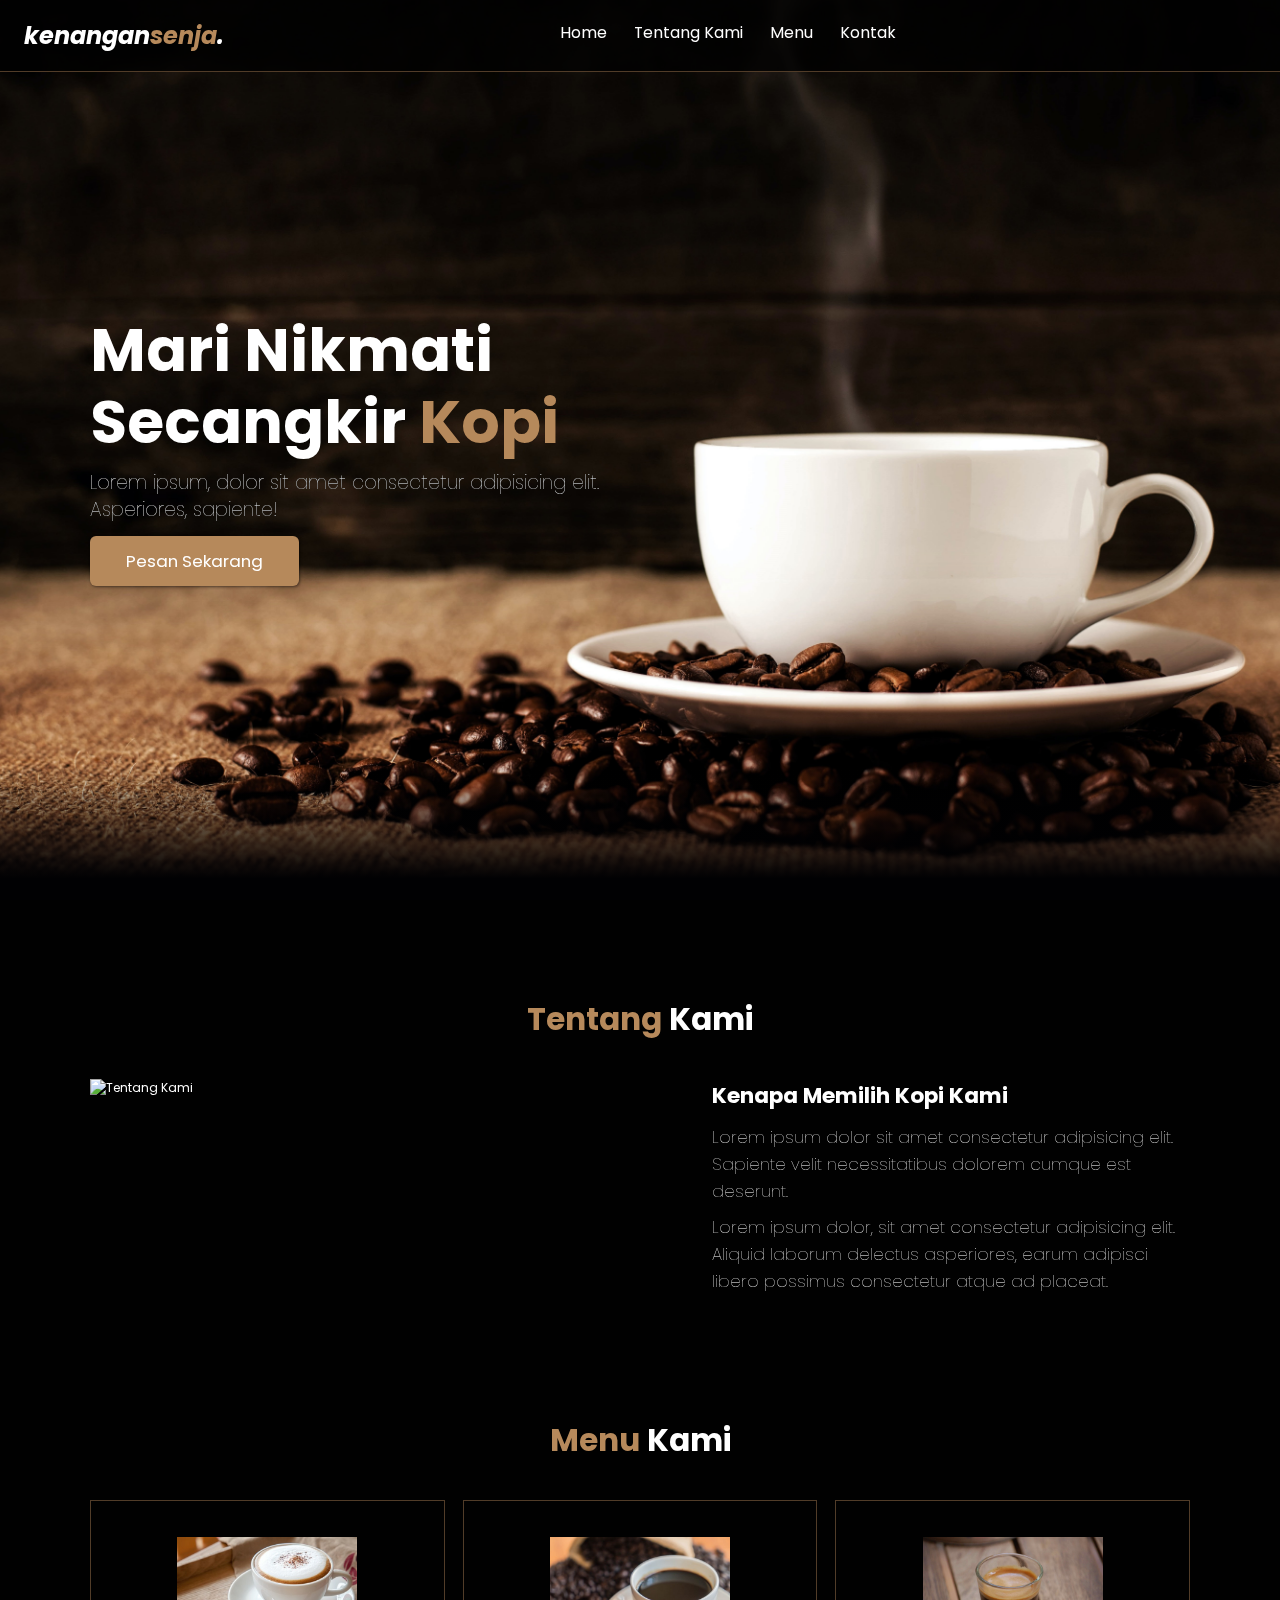
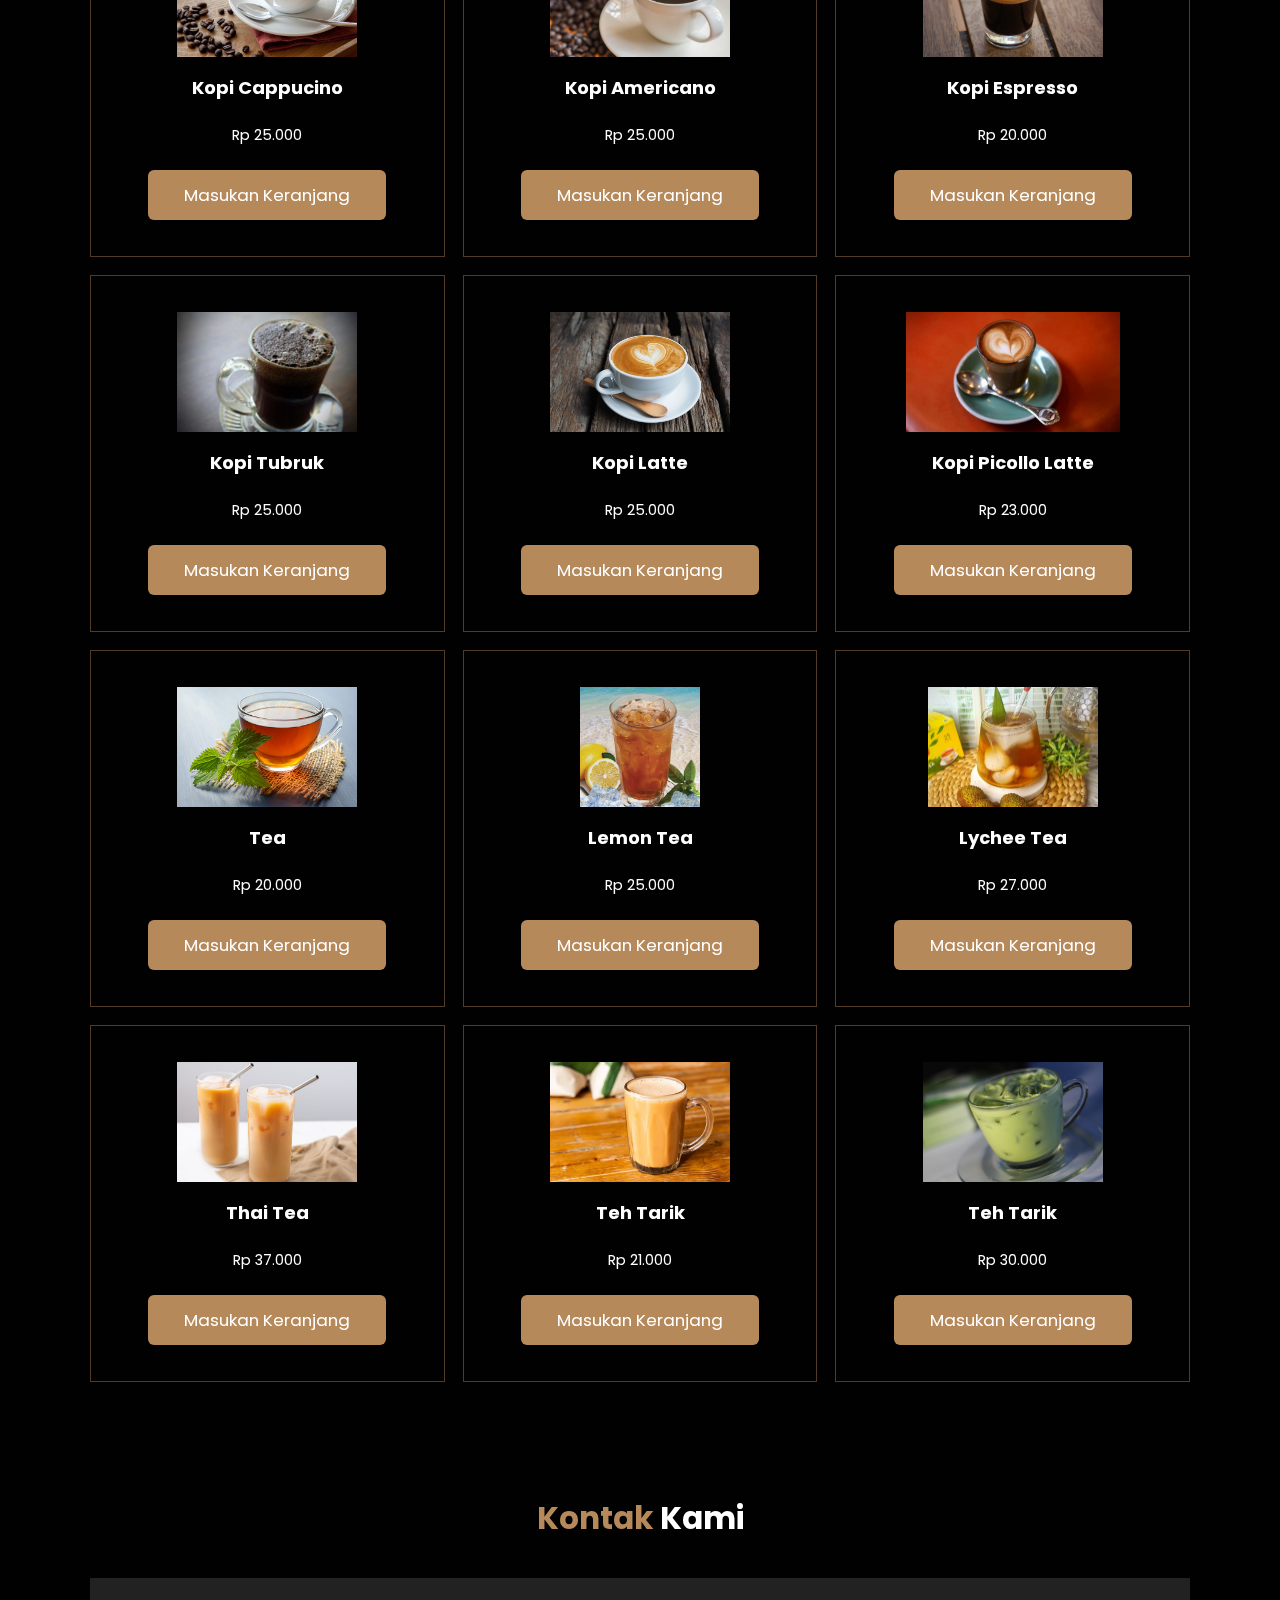
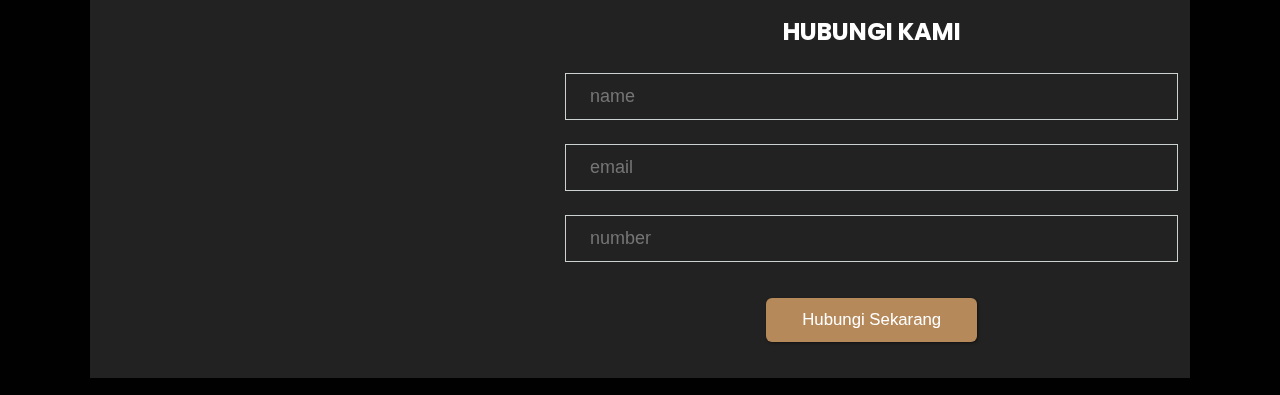
==== commit 87b17fcd: "update projek" ====
--- a/index.html
+++ b/index.html
@@ -23,25 +23,70 @@
 
   <body>
     <!--  Navbar Star -->
-    <nav class="navbar">
+
+    <header class="header">
+      <!--  Navbar Star -->
       <a href="#" class="navbar-logo">kenangan<span>senja</span>.</a>
-
-      <div class="navbar-nav">
-        <a href="#home">Home</a>
-        <a href="#menu">Menu</a>
-        <a href="#about">About Us</a>
-        <a href="#contact">Contact Us</a>
-      </div>
-
+      <nav class="navbar">
+        <div class="navbar-nav">
+          <a href="#home">Home</a>
+          <a href="#about">Tentang Kami</a>
+          <a href="#menu">Menu</a>
+          <a href="#contact">Kontak</a>
+        </div>
+      </nav>
       <div class="navbar-extra">
         <a href="#" id="search"><i data-feather="search"></i></a>
         <a href="#" id="shopping-cart"><i data-feather="shopping-cart"></i></a>
         <a href="#" id="hamburger-menu"><i data-feather="menu"></i></a>
       </div>
-    </nav>
-    <!--  Navbar end -->
+      <!-- Search Section End -->
+      <div class="search-form">
+        <input type="search" id="search" placeholder="search here...">
+        <a href="#" id="search"><i data-feather="search"></i></a>
+      </div>  
+
+      <div class="cart-item-container">
+        <div class="cart-item">
+          <a href="#" id="icon-x"><i data-feather="x"></i></a>
+          <img src="../PPL5-main/img/espresso.jpg" alt="">
+          <div class="content">
+            <h3>Kopi Espresso</h3>
+            <div class="price">Rp 20.000</div>
+          </div>
+        </div>
+        <div class="cart-item">
+          <a href="#" id="icon-x"><i data-feather="x"></i></a>
+          <img src="../PPL5-main/img/cappucino.jpg" alt="">
+          <div class="content">
+            <h3>Kopi Cappucino</h3>
+            <div class="price">Rp 25.000</div>
+          </div>
+        </div>
+        <div class="cart-item">
+          <a href="#" id="icon-x"><i data-feather="x"></i></a>
+          <img src="../PPL5-main/img/latte.jpg" alt="">
+          <div class="content">
+            <h3>Kopi Latte</h3>
+            <div class="price">Rp 25.000</div>
+          </div>
+        </div>
+        <div class="cart-item">
+          <a href="#" id="icon-x"><i data-feather="x"></i></a>
+          <img src="../PPL5-main/img/americano.jpg" alt="">
+          <div class="content">
+            <h3>Kopi Americano</h3>
+            <div class="price">Rp 25.000</div>
+          </div>
+        </div>
+        <a href="#" class="btn">Beli sekarang</a>
+      </div>
+    </header>
+    <!--  Navbar End -->
+
 
     <!-- Hero Section Start -->
+
       <section class="hero" id="home">
         <main class="content">
           <h1>Mari Nikmati Secangkir <span>Kopi</span></h1>
@@ -49,29 +94,142 @@
           <a href="#" class="cta">Pesan Sekarang</a>
         </main>
       </section>
+
+
     <!-- Hero Section End -->
 
+
     <!-- About Section Start -->
+    
     <section id="about" class="about">
-      <h2><span>About</span> Us</h2>
+      <h2><span>Tentang</span> Kami</h2>
+
       <div class="row">
         <div class="about-img">
-          <img src="./img/bradley-pisney-d1WGcyc_HWw-unsplash.jpg" alt="About Us">
+          <img src="../PPL5-main/img/tentang-kami.jpg" alt="Tentang Kami">
         </div>
         <div class="content">
-          <h3>Why Kenangan Senja</h3>
+          <h3>Kenapa Memilih Kopi Kami</h3>
           <p>Lorem ipsum dolor sit amet consectetur adipisicing elit. Sapiente velit necessitatibus dolorem cumque est deserunt.</p>
           <p>Lorem ipsum dolor, sit amet consectetur adipisicing elit. Aliquid laborum delectus asperiores, earum adipisci libero possimus consectetur atque ad placeat.</p>
+
         </div>
       </div>
     </section>
+    
     <!-- About Section End -->
 
     <!-- Menu Section Start -->
+
     <section id="menu" class="menu">
-      <h2><span>Our</span> Menu</h2>
+      <h2><span>Menu</span> Kami</h2>
+      <div class="box-container">
+        <div class="box">
+          <img src="img/cappucino.jpg" alt="">
+          <h3>Kopi Cappucino</h3>
+          <div class="price">Rp 25.000</div>
+          <a href="#" class="cta">Masukan Keranjang</a>
+        </div>
+        <div class="box">
+          <img src="img/americano.jpg" alt="">
+          <h3>Kopi Americano</h3>
+          <div class="price">Rp 25.000</div>
+          <a href="#" class="cta">Masukan Keranjang</a>
+        </div>
+        <div class="box">
+          <img src="img/espresso.jpg" alt="">
+          <h3>Kopi Espresso</h3>
+          <div class="price">Rp 20.000</div>
+          <a href="#" class="cta">Masukan Keranjang</a>
+        </div>
+        <div class="box">
+          <img src="img/tubruk.jpg" alt="">
+          <h3>Kopi Tubruk</h3>
+          <div class="price">Rp 25.000</div>
+          <a href="#" class="cta">Masukan Keranjang</a>
+        </div>
+        <div class="box">
+          <img src="img/latte.jpg" alt="">
+          <h3>Kopi Latte</h3>
+          <div class="price">Rp 25.000</div>
+          <a href="#" class="cta">Masukan Keranjang</a>
+        </div>
+        <div class="box">
+          <img src="img/picollo-latte.jpg" alt="">
+          <h3>Kopi Picollo Latte</h3>
+          <div class="price">Rp 23.000</div>
+          <a href="#" class="cta">Masukan Keranjang</a>
+        </div>
+        <div class="box">
+          <img src="img/tea.jpg" alt="">
+          <h3>Tea</h3>
+          <div class="price">Rp 20.000</div>
+          <a href="#" class="cta">Masukan Keranjang</a>
+        </div>
+        <div class="box">
+          <img src="img/LEMON-TEA.jpg" alt="">
+          <h3>Lemon Tea</h3>
+          <div class="price">Rp 25.000</div>
+          <a href="#" class="cta">Masukan Keranjang</a>
+        </div>
+        <div class="box">
+          <img src="img/lychee-tea.jpg" alt="">
+          <h3>Lychee Tea</h3>
+          <div class="price">Rp 27.000</div>
+          <a href="#" class="cta">Masukan Keranjang</a>
+        </div>
+        <div class="box">
+          <img src="img/thai-tea.jpg" alt="">
+          <h3>Thai Tea</h3>
+          <div class="price">Rp 37.000</div>
+          <a href="#" class="cta">Masukan Keranjang</a>
+        </div>
+        <div class="box">
+          <img src="img/teh-tarik.jpg" alt="">
+          <h3>Teh Tarik</h3>
+          <div class="price">Rp 21.000</div>
+          <a href="#" class="cta">Masukan Keranjang</a>
+        </div>
+        <div class="box">
+          <img src="img/green-tea.jpg" alt="">
+          <h3>Teh Tarik</h3>
+          <div class="price">Rp 30.000</div>
+          <a href="#" class="cta">Masukan Keranjang</a>
+        </div>
+      </div>
     </section>
     <!-- Menu Section End -->
+
+    <!-- Kontak Section Start -->
+    <section class="contact" id="contact">
+      <h2><span>Kontak</span> Kami</h2>
+
+      <div class="row">
+        <iframe src="https://www.google.com/maps/embed?pb=!1m18!1m12!1m3!1d63245.97055414075!2d110.37484495!3d-7.803250449999999!2m3!1f0!2f0!3f0!3m2!1i1024!2i768!4f13.1!3m3!1m2!1s0x2e7a5787bd5b6bc5%3A0x21723fd4d3684f71!2sYogyakarta%2C%20Kota%20Yogyakarta%2C%20Daerah%20Istimewa%20Yogyakarta!5e0!3m2!1sid!2sid!4v1679368707073!5m2!1sid!2sid" allowfullscreen="" loading="lazy" referrerpolicy="no-referrer-when-downgrade" class="map"></iframe>
+        <form action="">
+          <h3>Hubungi Kami</h3>
+          <div class="inputBox">
+            <span><i data-feather="user"></i></span>
+            <input type="text" placeholder="name">
+          </div>
+          <div class="inputBox">
+            <span><i data-feather="mail"></i></span>
+            <input type="email" placeholder="email">
+          </div>
+          <div class="inputBox">
+            <span><i data-feather="phone"></i></span>
+            <input type="number" placeholder="number">
+          </div>
+          <input type="submit" value="Hubungi Sekarang" class="cta">
+        </form>
+
+      </div>
+    </section>
+    <!-- Kontak Section End -->
+
+
+
+
     
     <!--  Feater Icons -->
     <script>
--- a/css/style.css
+++ b/css/style.css
@@ -1,6 +1,7 @@
 :root {
-  --primary: #604C4C;
-  --bg: #FFFCFC;
+  --primary: #b6895b;
+  --bg: #010101;
+  --black:#17202A
 }
 
 * {
@@ -10,53 +11,80 @@
   outline: none;
   border: 0;
   text-decoration: none;
+  transition: .2s linear;
 }
 
 body {
   font-family: "poppins", sans-serif;
   background-color: var(--bg);
-  color: #362415;
-  min-height: 100px;
+  color: #fff;
+  min-height: 3000px;
+}
+
+.btn{
+  margin-top: 1rem;
+  display: inline-block;
+  padding: .9rem 3rem;
+  font-size: 1.7rem;
+  color: #fff;
+  background: var(--primary);
+  cursor: pointer;
+  border-radius: 0.5rem;
+  box-shadow: 1px 1px 3px rgba(1, 1, 3, 0.5);
+}
+
+.btn:hover{
+  letter-spacing: .2rem;
 }
 
 /* NavBar */
-.navbar {
+/* .header{
+  background: var(--bg);
+  display: flex;
+  align-items: center;
+  justify-content: space-between;
+  padding: 1.5rem 7%;
+  border-bottom: var(--border);
+  position: fixed;
+  top: 0; left: 0; right: 0;
+  z-index: 1000;
+} */
+
+.header{
   display: flex;
   justify-content: space-between;
   align-items: center;
-  padding: 1.4rem 7%;
-  background-color: var(--bg);
-  border-bottom: 1px solid #604C4C;
+  padding: 1.5rem 7%;
+  background-color: rgba(1, 1, 1, 0.8);
+  border-bottom: 1px solid #513c28;
   position: fixed;
-  top: 0;
-  left: 0;
-  right: 0;
-  z-index: 9999;
-}
-
-.navbar .navbar-logo {
+  top: 0; left: 0; right: 0;
+  z-index: 1000;
+} 
+
+.header .navbar-logo {
   font-size: 2rem;
   font-weight: 700;
-  color: #362415;
+  color: #fff;
   font-style: italic;
 }
 
-.navbar .navbar-logo span {
-  color: var(--primary);
-}
-
-.navbar .navbar-nav a {
-  color: #362415;
+.header .navbar-logo span {
+  color: var(--primary);
+}
+
+.header .navbar-nav a {
+  color: #fff;
   display: inline-block;
   font-size: 1.3rem;
   margin: 0 1rem;
 }
 
-.navbar .navbar-nav a:hover {
-  color: var(--primary);
-}
-
-.navbar .navbar-nav a::after {
+.header .navbar-nav a:hover {
+  color: var(--primary);
+}
+
+.header .navbar-nav a::after {
   content: "";
   display: block;
   padding-bottom: 0.5rem;
@@ -65,35 +93,140 @@
   transition: 0.2s linear;
 }
 
-.navbar .navbar-nav a:hover::after {
+.header .navbar-nav a:hover::after {
   transform: scaleX(0.5);
 }
 
-.navbar .navbar-extra a {
-  color: #362415;
+.header .navbar-extra a {
+  color: #fff;
   margin: 0 0.5rem;
 }
 
-.navbar .navbar-extra a:hover {
-  color: var(--primary);
-}
+.header .navbar-extra a:hover {
+  color: var(--primary);
+}
+
+.header .search-form{
+  position: absolute;
+  top: 115%; right: 7%;
+  background: #fff;
+  width: 50rem;
+  height: 5rem;
+  display: flex;
+  align-items: center;
+  transition: 0.3s;
+  transform: scaleY(0);
+  transform-origin: top;
+}
+.header .search-form.active{
+  transform: scaleY(1);
+
+}
+
+.header .search-form input{
+  height: 100%;
+  width: 100%;
+  font-size: 1.6rem;
+  color: var(--black);
+  padding: 1rem;
+  text-transform: none;
+}
+.header .search-form a{
+  cursor: pointer;
+  height: 50%;
+  margin-right: 2rem;
+  color: var(--primary);
+}
+.header .search-form i:hover{
+  color:var(--primary);
+}
+
+.header .cart-item-container{
+  position: absolute;
+  top: 100%; right: -100%;
+  height: calc(100vh - 10rem);
+  width: 30rem;
+  background: #fff;
+  padding:0 1.5rem;
+  transition: 0.3s;
+}
+
+.header .cart-item-container.active{
+  right: 0;
+}
+
+.header .cart-item-container .cart-item{
+  position: relative;
+  margin: 2rem 0;
+  display: flex;
+  align-items: center;
+  gap:1.5rem ;
+}
+
+.header .cart-item-container .cart-item a{
+  position: absolute;
+  top: 1rem; right: 1rem;
+  font-size: 2rem;
+  cursor: pointer;
+  color: var(--black);
+}
+
+.header .cart-item-container .cart-item a:hover{
+  color: var(--primary);
+}
+
+.header .cart-item-container .cart-item a::after {
+  content: "";
+  display: block;
+  padding-bottom: 0.5rem;
+  border-bottom: 0.1rem solid var(--primary);
+  transform: scaleX(0);
+  transition: 0.2s linear;
+}
+
+.header .cart-item-container .cart-item a:hover::after {
+  transform :scaleX(0.5)
+}
+
+.header .cart-item-container .cart-item img{
+  height: 5rem;
+}
+
+.header .cart-item-container .cart-item .content h3{
+  font-size: 1.5rem;
+  color: var(--black);
+  padding-bottom: .5rem;
+}
+.header .cart-item-container .cart-item .content .price{
+  font-size: 1rem;
+  color: var(--primary);  
+}
+
+.header .cart-item-container .btn{
+  width: 100%;
+  text-align: center;
+
+}
+
+
+
 
 #hamburger-menu {
   display: none;
 }
 
 
+
 /* Hero Section */
 
 .hero {
   min-height: 100vh;
   display: flex;
   align-items: center;
-  background-image: url('../img/shengjun-shi-kUUacyTdChM-unsplash.jpg');
-  background-size:cover;
+  background-image: url('../img/header-bg.jpeg.jpg');
   background-repeat: no-repeat;
-  background-size: 700px;
-  background-position: right;
+  background-size: cover;
+  background-position: center;
   position: relative;
 }
 
@@ -101,6 +234,10 @@
   content: '';
   display: block;
   position: absolute;
+  width: 100%;
+  height: 30%;
+  bottom: 0;
+  background: linear-gradient(0deg, rgba(1,1,3,1) 8%, rgba(255,255,255,0) 50%);
 }
 
 .hero .content {
@@ -109,50 +246,56 @@
 }
 
 .hero .content h1{
-  font-size: 4rem;
-  color: #0B421A;
+  font-size: 5em;
+  color: #fff;
+  text-shadow: 1px 1px 3px rgba(1, 1, 1, 3, 0.5);
   line-height: 1.2;
-  font-weight: 550;
 }
 
 .hero .content h1 span{
-  color: #362415;
+  color: var(--primary);
 }
 
 .hero .content p{
   font-size: 1.6rem;
   margin-top: 1rem;
   line-height: 1.4;
-  font-weight: 500;
-  color: #362415;
-}
-
-.hero .content .cta{
+  font-weight: 100;
+  text-shadow: 1px 1px 3px rgba(1, 1, 1, 3, 0.5);
+  mix-blend-mode: difference;
+}
+
+.cta{
   margin-top: 1rem;
   display: inline-block;
   padding: 1rem 3rem;
   font-size: 1.4rem;
-  color: #FFFCFC;
+  color: #fff;
   background-color: var(--primary);
   border-radius: 0.5rem;
   box-shadow: 1px 1px 3px rgba(1, 1, 3, 0.5);
+  cursor: pointer;
+}
+.cta:hover{
+  letter-spacing: .2rem
 }
 
 /* About Section */
+
 .about,
-.menu{
+.menu, .contact{
   padding: 8rem 7% 1.4rem;
 }
 
 .about h2, 
-.menu h2 {
+.menu h2, .contact h2 {
   text-align: center;
   font-size: 2.6rem;
   margin-bottom: 3rem;
 }
 
 .about h2 span, 
-.menu h2 span{
+.menu h2 span, .contact h2 span{
   color: var(--primary);
 }
 
@@ -170,7 +313,7 @@
 
 .about .row .content{
   flex: 1 1 35rem;
-  padding: 0 2rem;
+  padding: 0 1rem;
 }
 
 .about .row .content h3{
@@ -181,17 +324,102 @@
 .about .row .content p {
   margin-bottom: 0.8rem;
   font-size: 1.4rem;
-  font-weight: 400;
-  line-height: 1.6; 
-  color: #362415;  
+  font-weight: 100;
+  line-height: 1.6;   
+}
+
+/* Menu Section */
+.menu .box-container{
+  display: grid;
+  grid-template-columns: repeat(auto-fit, minmax(25rem, 1fr));
+  gap: 1.5rem;
+}
+.menu .box-container .box{
+  padding: 3rem;
+  text-align: center;
+  border: 0.5px solid #513c28;
+}
+
+.menu .box-container .box img{
+  height: 10rem;
+}
+
+.menu .box-container .box h3{
+  color: #fff;
+  font-size: 1.5rem;
+  padding: 1rem 0;
+}
+
+.menu .box-container .box .price{
+  color: #fff;
+  font-size: 1.2rem;
+  padding: 1rem 0;
+}
+
+.menu .box-container .box:hover{
+  background: var(--primary);
+}
+
+/* Kontak section */
+.contact .row{
+  display: flex;
+  background-color: #222;
+  flex-wrap: wrap;
+  gap: 0.5rem;
+}
+
+.contact .row .map{
+  flex: 1 1 30rem;
+  width: 100%;
+  object-fit: cover;
+}
+
+.contact .row form{
+  flex: 1 1 45rem;
+  padding: 3rem 1rem;
+  text-align: center;
+}
+
+.contact .row form h3{
+  text-transform: uppercase;
+  font-size: 2rem;
+  color: #fff;
+}
+.contact .row form .inputBox{
+  display: flex;
+  align-items: center;
+  margin-top: 2rem;
+  margin-bottom: 2rem;
+  background: #222;
+  border:0.5px solid #CCD1D1;
+}
+
+.contact .row form .inputBox span{
+  color: #fff;
+  font-size: 1rem;
+  padding-left: 1rem;
+}
+
+.contact .row form .inputBox input{
+  width: 100%;
+  padding: 1rem;
+  font-size: 1.5rem;
+  color: #fff;
+  text-transform: none;
+  background: none;
 }
 
 /* Media Quries */
+
 /* Laptop */
 @media (max-width: 1366px) {
   html {
     font-size: 75%;
   }
+
+  .header{
+    padding: 1.5rem 2rem;
+  }
 }
 
 /* Tablet */
@@ -204,7 +432,7 @@
     display: inline;
   }
 
-  .navbar .navbar-nav {
+  .header .navbar-nav {
     position: absolute;
     top: 100%;
     right: -100%;
@@ -214,11 +442,11 @@
     transition: 0.3s;
   }
 
-  .navbar .navbar-nav.active {
+  .header .navbar-nav.active {
     right: 0;
   }
 
-  .navbar .navbar-nav a {
+  .header .navbar-nav a {
     color: var(--bg);
     display: block;
     margin: 1.5rem;
@@ -226,13 +454,32 @@
     font-size: 2rem;
   }
 
-  .navbar .navbar-nav a::after {
+  .header .navbar-nav a::after {
     transform-origin: 0 0;
   }
 
-  .navbar .navbar-nav a:hover::after {
+  .header .navbar-nav a:hover::after {
     transform :scaleX(0.2)
   }
+  
+  .header .search-form{
+    width: 90%;
+    font-size: 2rem;
+  }
+
+  .hero{
+    background-position: left;
+    justify-content: center;
+  }
+
+  .hero .content h1{
+    font-size: 4.5rem;
+  }
+
+  .hero .content p{
+    font-size: 1.5rem;
+  }
+
   .about .row {
     flex-wrap: wrap;
   }
@@ -258,4 +505,22 @@
   html {
     font-size: 55%;
   }
-}
+
+  .header .search-form{
+    width: 90%;
+    font-size: 2rem;
+  }
+
+  .hero{
+    background-position: left;
+    justify-content: center;
+  }
+
+  .hero .content h1{
+    font-size: 4.5rem;
+  }
+
+  .hero .content p{
+    font-size: 1.5rem;
+  }
+}
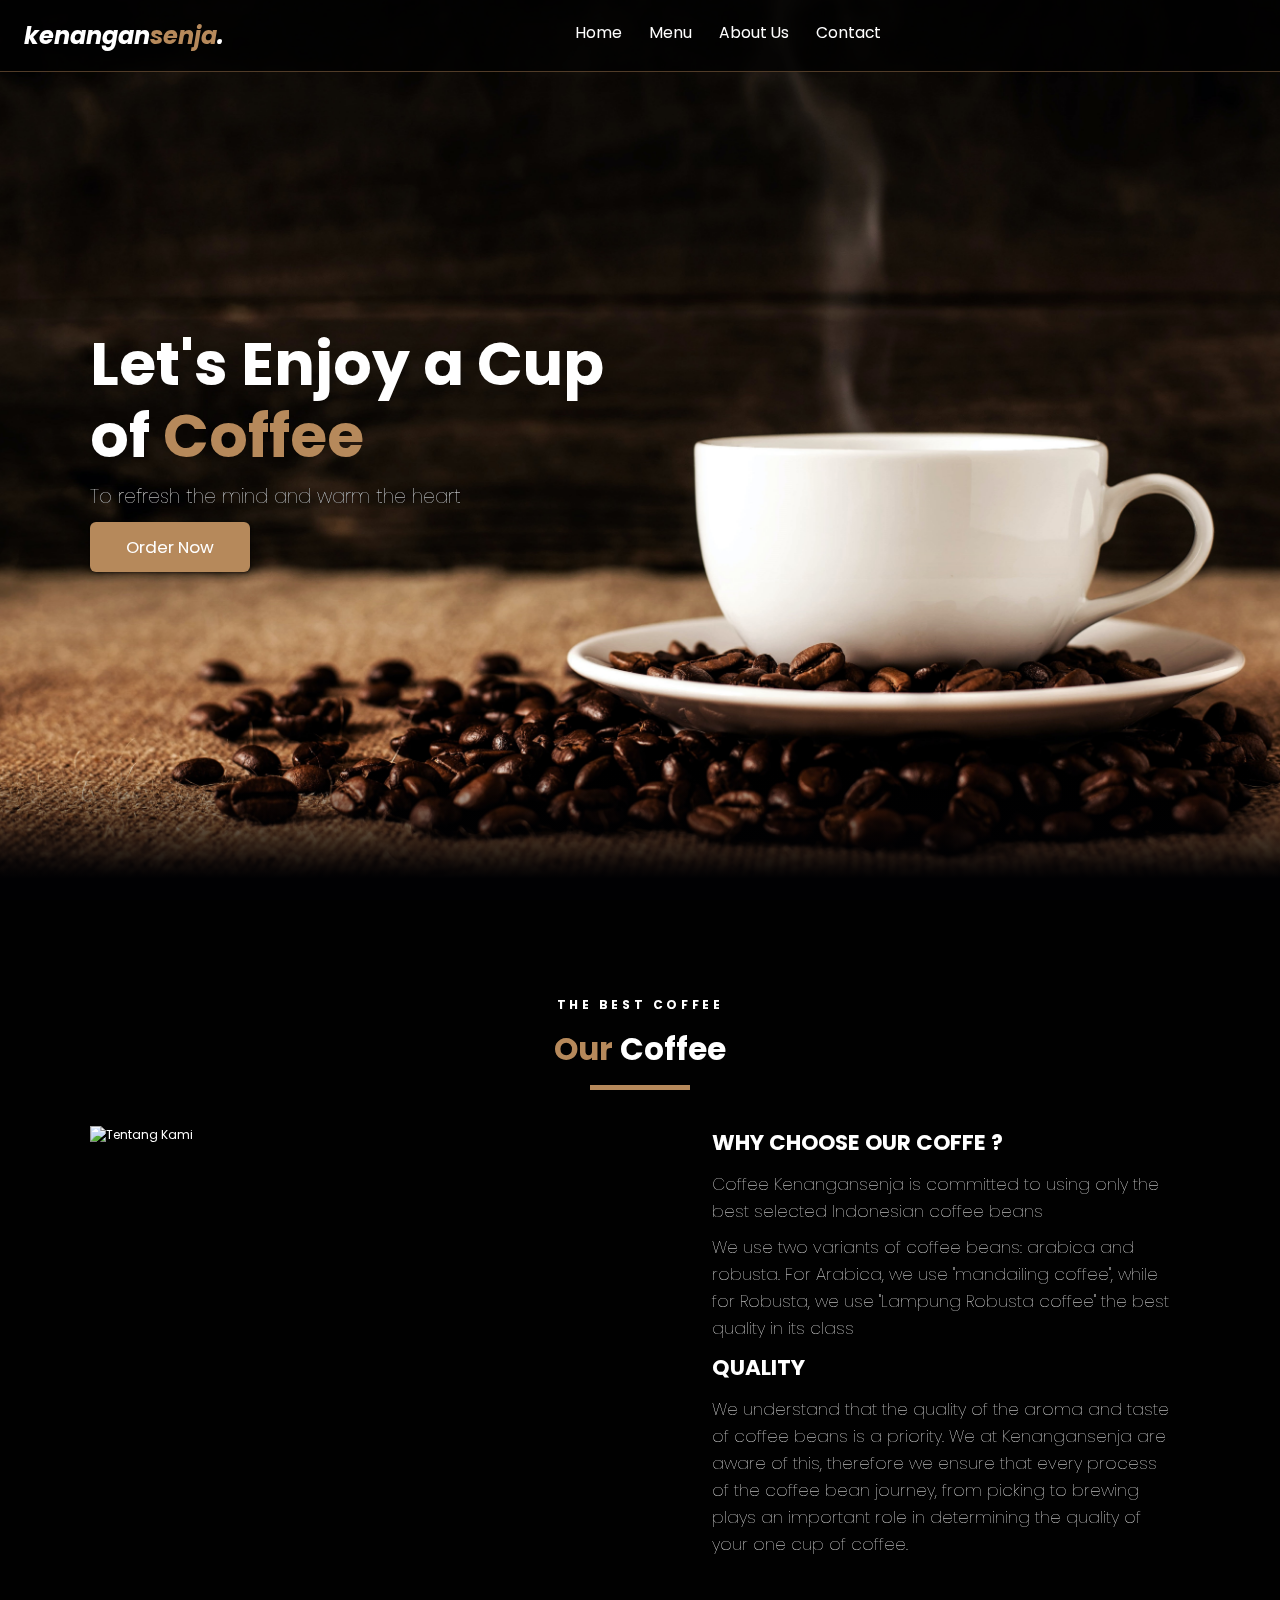
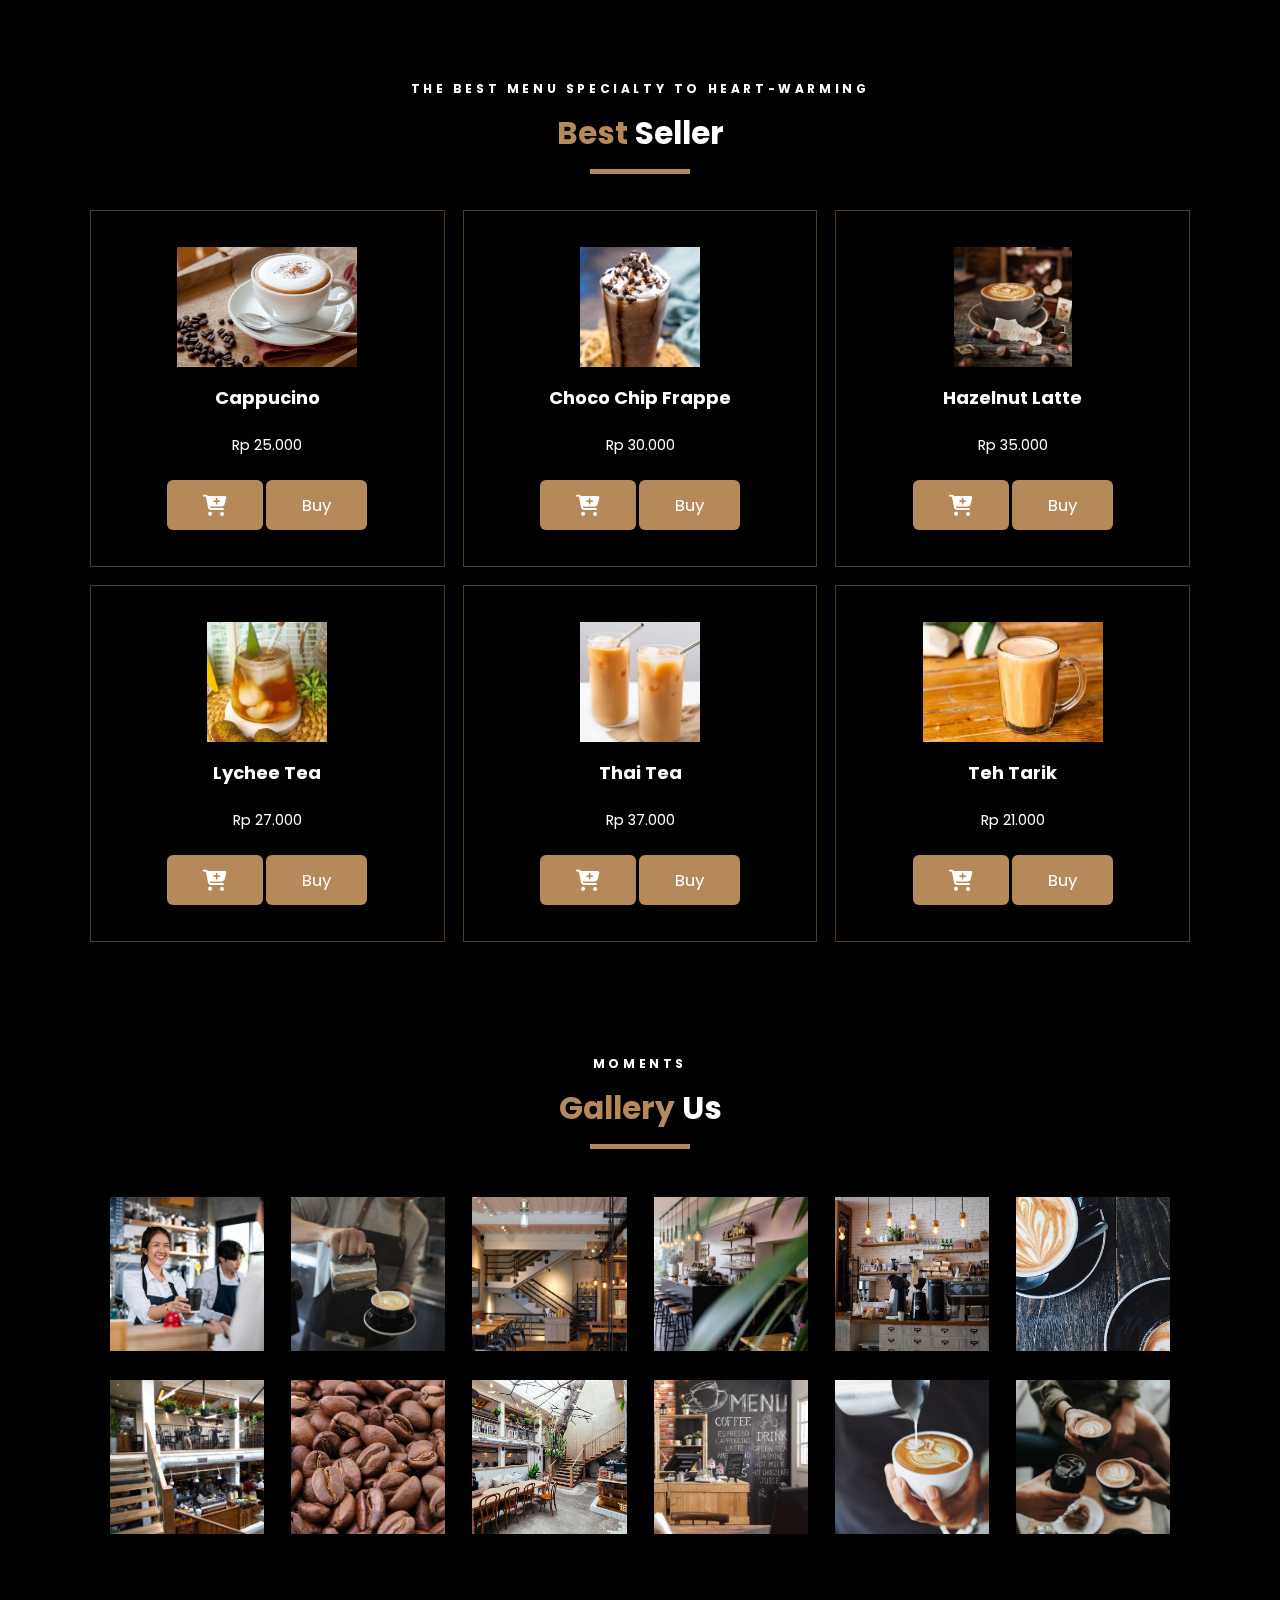
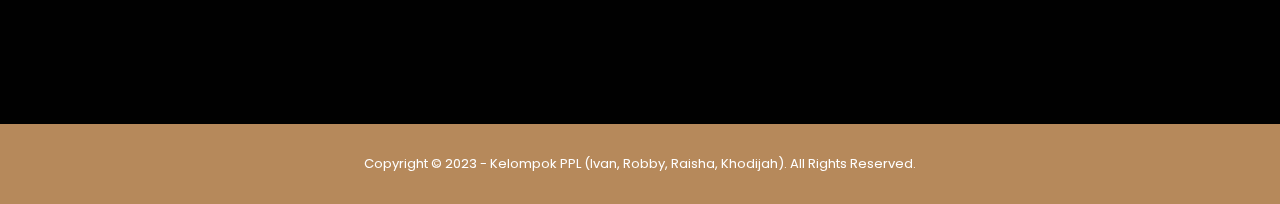
==== commit 5f25feeb: "update projek" ====
--- a/index.html
+++ b/index.html
@@ -13,6 +13,7 @@
       href="https://fonts.googleapis.com/css2?family=Poppins:ital,wght@0,100;0,400;0,700;1,700&display=swap"
       rel="stylesheet"
     />
+    <link rel="stylesheet" href="fontawesome/css/all.css" />
 
     <!-- Feather Icons  -->
     <script src="https://unpkg.com/feather-icons"></script>
@@ -30,9 +31,9 @@
       <nav class="navbar">
         <div class="navbar-nav">
           <a href="#home">Home</a>
-          <a href="#about">Tentang Kami</a>
-          <a href="#menu">Menu</a>
-          <a href="#contact">Kontak</a>
+          <a href="menu.html">Menu</a>
+          <a href="#about">About Us</a>
+          <a href="contact-us.html">Contact</a>
         </div>
       </nav>
       <div class="navbar-extra">
@@ -42,202 +43,205 @@
       </div>
       <!-- Search Section End -->
       <div class="search-form">
-        <input type="search" id="search" placeholder="search here...">
+        <input type="search" id="search" placeholder="search here..." />
         <a href="#" id="search"><i data-feather="search"></i></a>
-      </div>  
+      </div>
 
       <div class="cart-item-container">
         <div class="cart-item">
           <a href="#" id="icon-x"><i data-feather="x"></i></a>
-          <img src="../PPL5-main/img/espresso.jpg" alt="">
-          <div class="content">
-            <h3>Kopi Espresso</h3>
+          <img src="../PPL5-main/img/espresso.jpg" alt="" />
+          <div class="content">
+            <h3>Espresso</h3>
             <div class="price">Rp 20.000</div>
           </div>
         </div>
         <div class="cart-item">
           <a href="#" id="icon-x"><i data-feather="x"></i></a>
-          <img src="../PPL5-main/img/cappucino.jpg" alt="">
-          <div class="content">
-            <h3>Kopi Cappucino</h3>
+          <img src="../PPL5-main/img/cappucino.jpg" alt="" />
+          <div class="content">
+            <h3>Cappucino</h3>
             <div class="price">Rp 25.000</div>
           </div>
         </div>
         <div class="cart-item">
           <a href="#" id="icon-x"><i data-feather="x"></i></a>
-          <img src="../PPL5-main/img/latte.jpg" alt="">
-          <div class="content">
-            <h3>Kopi Latte</h3>
+          <img src="../PPL5-main/img/latte.jpg" alt="" />
+          <div class="content">
+            <h3>Latte</h3>
             <div class="price">Rp 25.000</div>
           </div>
         </div>
         <div class="cart-item">
           <a href="#" id="icon-x"><i data-feather="x"></i></a>
-          <img src="../PPL5-main/img/americano.jpg" alt="">
-          <div class="content">
-            <h3>Kopi Americano</h3>
+          <img src="../PPL5-main/img/americano.jpg" alt="" />
+          <div class="content">
+            <h3>Americano</h3>
             <div class="price">Rp 25.000</div>
           </div>
         </div>
-        <a href="#" class="btn">Beli sekarang</a>
+        <a href="#" class="btn">Checkout</a>
       </div>
     </header>
     <!--  Navbar End -->
 
-
     <!-- Hero Section Start -->
 
-      <section class="hero" id="home">
-        <main class="content">
-          <h1>Mari Nikmati Secangkir <span>Kopi</span></h1>
-          <p>Lorem ipsum, dolor sit amet consectetur adipisicing elit. Asperiores, sapiente!</p>
-          <a href="#" class="cta">Pesan Sekarang</a>
-        </main>
-      </section>
-
+    <section class="hero" id="home">
+      <main class="content">
+        <h1>Let's Enjoy a Cup of  <span>Coffee</span></h1>
+        <p>
+          To refresh the mind and warm the heart
+        </p>
+        <a href="#" class="cta">Order Now</a>
+      </main>
+    </section>
 
     <!-- Hero Section End -->
 
-
     <!-- About Section Start -->
-    
+
     <section id="about" class="about">
-      <h2><span>Tentang</span> Kami</h2>
+      <h4>THE BEST COFFEE</h4>
+      <h2><span>Our</span> Coffee</h2>
+      <div class="pembatas"></div>
 
       <div class="row">
         <div class="about-img">
-          <img src="../PPL5-main/img/tentang-kami.jpg" alt="Tentang Kami">
+          <img src="../PPL5-main/img/tentang-kami.jpg" alt="Tentang Kami" />
         </div>
         <div class="content">
-          <h3>Kenapa Memilih Kopi Kami</h3>
-          <p>Lorem ipsum dolor sit amet consectetur adipisicing elit. Sapiente velit necessitatibus dolorem cumque est deserunt.</p>
-          <p>Lorem ipsum dolor, sit amet consectetur adipisicing elit. Aliquid laborum delectus asperiores, earum adipisci libero possimus consectetur atque ad placeat.</p>
-
-        </div>
-      </div>
-    </section>
-    
+          <h3>WHY CHOOSE OUR COFFE ?</h3>
+          <p>
+            Coffee Kenangansenja is committed to using only the best selected
+            Indonesian coffee beans
+          </p>
+          <p>
+            We use two variants of coffee beans: arabica and robusta. For
+            Arabica, we use "mandailing coffee", while for Robusta, we use
+            "Lampung Robusta coffee" the best quality in its class
+          </p>
+          <h3>QUALITY</h3>
+          <p>
+            We understand that the quality of the aroma and taste of coffee
+            beans is a priority. We at Kenangansenja are aware of this,
+            therefore we ensure that every process of the coffee bean journey,
+            from picking to brewing plays an important role in determining the
+            quality of your one cup of coffee.
+          </p>
+        </div>
+      </div>
+    </section>
+
     <!-- About Section End -->
 
     <!-- Menu Section Start -->
 
     <section id="menu" class="menu">
-      <h2><span>Menu</span> Kami</h2>
+      <h4>THE BEST MENU SPECIALTY TO HEART-WARMING</h4>
+      <h2><span>Best</span> Seller</h2>
+      <div class="pembatas"></div>
+
       <div class="box-container">
         <div class="box">
-          <img src="img/cappucino.jpg" alt="">
-          <h3>Kopi Cappucino</h3>
+          <img src="img/cappucino.jpg" alt="" />
+          <h3>Cappucino</h3>
           <div class="price">Rp 25.000</div>
-          <a href="#" class="cta">Masukan Keranjang</a>
-        </div>
-        <div class="box">
-          <img src="img/americano.jpg" alt="">
-          <h3>Kopi Americano</h3>
-          <div class="price">Rp 25.000</div>
-          <a href="#" class="cta">Masukan Keranjang</a>
-        </div>
-        <div class="box">
-          <img src="img/espresso.jpg" alt="">
-          <h3>Kopi Espresso</h3>
-          <div class="price">Rp 20.000</div>
-          <a href="#" class="cta">Masukan Keranjang</a>
-        </div>
-        <div class="box">
-          <img src="img/tubruk.jpg" alt="">
-          <h3>Kopi Tubruk</h3>
-          <div class="price">Rp 25.000</div>
-          <a href="#" class="cta">Masukan Keranjang</a>
-        </div>
-        <div class="box">
-          <img src="img/latte.jpg" alt="">
-          <h3>Kopi Latte</h3>
-          <div class="price">Rp 25.000</div>
-          <a href="#" class="cta">Masukan Keranjang</a>
-        </div>
-        <div class="box">
-          <img src="img/picollo-latte.jpg" alt="">
-          <h3>Kopi Picollo Latte</h3>
-          <div class="price">Rp 23.000</div>
-          <a href="#" class="cta">Masukan Keranjang</a>
-        </div>
-        <div class="box">
-          <img src="img/tea.jpg" alt="">
-          <h3>Tea</h3>
-          <div class="price">Rp 20.000</div>
-          <a href="#" class="cta">Masukan Keranjang</a>
-        </div>
-        <div class="box">
-          <img src="img/LEMON-TEA.jpg" alt="">
-          <h3>Lemon Tea</h3>
-          <div class="price">Rp 25.000</div>
-          <a href="#" class="cta">Masukan Keranjang</a>
-        </div>
-        <div class="box">
-          <img src="img/lychee-tea.jpg" alt="">
+          <a href="#" class="cta"
+            ><i class="fa-solid fa-cart-plus fa-lg" style="color: #ffffff"></i>
+          </a>
+          <a href="#" class="cta">Buy</a>
+        </div>
+        <div class="box">
+          <img src="img/Chocolate-Chip-Frappe.jpg" alt="" />
+          <h3>Choco Chip Frappe</h3>
+          <div class="price">Rp 30.000</div>
+          <a href="#" class="cta"
+            ><i class="fa-solid fa-cart-plus fa-lg" style="color: #ffffff"></i>
+          </a>
+          <a href="#" class="cta">Buy</a>
+        </div>
+        <div class="box">
+          <img src="img/hazelnut_latte-633x641.jpg" alt="" />
+          <h3>Hazelnut Latte</h3>
+          <div class="price">Rp 35.000</div>
+          <a href="#" class="cta"
+            ><i class="fa-solid fa-cart-plus fa-lg" style="color: #ffffff"></i>
+          </a>
+          <a href="#" class="cta">Buy</a>
+        </div>
+        <div class="box">
+          <img src="img/lychee-tea.jpg" alt="" />
           <h3>Lychee Tea</h3>
           <div class="price">Rp 27.000</div>
-          <a href="#" class="cta">Masukan Keranjang</a>
-        </div>
-        <div class="box">
-          <img src="img/thai-tea.jpg" alt="">
+          <a href="#" class="cta"
+            ><i class="fa-solid fa-cart-plus fa-lg" style="color: #ffffff"></i>
+          </a>
+          <a href="#" class="cta">Buy</a>
+        </div>
+        <div class="box">
+          <img src="img/thai-tea.jpg" alt="" />
           <h3>Thai Tea</h3>
           <div class="price">Rp 37.000</div>
-          <a href="#" class="cta">Masukan Keranjang</a>
-        </div>
-        <div class="box">
-          <img src="img/teh-tarik.jpg" alt="">
+          <a href="#" class="cta"
+            ><i class="fa-solid fa-cart-plus fa-lg" style="color: #ffffff"></i>
+          </a>
+          <a href="#" class="cta">Buy</a>
+        </div>
+        <div class="box">
+          <img src="img/teh-tarik.jpg" alt="" />
           <h3>Teh Tarik</h3>
           <div class="price">Rp 21.000</div>
-          <a href="#" class="cta">Masukan Keranjang</a>
-        </div>
-        <div class="box">
-          <img src="img/green-tea.jpg" alt="">
-          <h3>Teh Tarik</h3>
-          <div class="price">Rp 30.000</div>
-          <a href="#" class="cta">Masukan Keranjang</a>
+          <a href="#" class="cta"
+            ><i class="fa-solid fa-cart-plus fa-lg" style="color: #ffffff"></i>
+          </a>
+          <a href="#" class="cta">Buy</a>
         </div>
       </div>
     </section>
     <!-- Menu Section End -->
 
     <!-- Kontak Section Start -->
-    <section class="contact" id="contact">
-      <h2><span>Kontak</span> Kami</h2>
-
-      <div class="row">
-        <iframe src="https://www.google.com/maps/embed?pb=!1m18!1m12!1m3!1d63245.97055414075!2d110.37484495!3d-7.803250449999999!2m3!1f0!2f0!3f0!3m2!1i1024!2i768!4f13.1!3m3!1m2!1s0x2e7a5787bd5b6bc5%3A0x21723fd4d3684f71!2sYogyakarta%2C%20Kota%20Yogyakarta%2C%20Daerah%20Istimewa%20Yogyakarta!5e0!3m2!1sid!2sid!4v1679368707073!5m2!1sid!2sid" allowfullscreen="" loading="lazy" referrerpolicy="no-referrer-when-downgrade" class="map"></iframe>
-        <form action="">
-          <h3>Hubungi Kami</h3>
-          <div class="inputBox">
-            <span><i data-feather="user"></i></span>
-            <input type="text" placeholder="name">
-          </div>
-          <div class="inputBox">
-            <span><i data-feather="mail"></i></span>
-            <input type="email" placeholder="email">
-          </div>
-          <div class="inputBox">
-            <span><i data-feather="phone"></i></span>
-            <input type="number" placeholder="number">
-          </div>
-          <input type="submit" value="Hubungi Sekarang" class="cta">
-        </form>
-
+    <section class="gallery" id="gallery">
+      <h4>MOMENTS</h4>
+      <h2><span>Gallery</span> Us</h2>
+      <div class="pembatas"></div>
+      <div class="img-container">
+        <img src="img/0x0.jpg" />
+        <img src="img/20190529191242-GettyImages-753289793.jpg" />
+        <img
+          src="img/Alt-Text-10-Coffee-Shop-di-Jakarta-Selatan-Paling-Nyaman-dan-Kekinian.jpg"
+        />
+        <img src="img/Coffee-Shop-Jakarta.jpg" />
+        <img src="img/culture-trip-1024x576.jpg" />
+        <img
+          src="img/Commonplace-Coffee_6c9106706e12d67d9e947a149142c7f3.jpg"
+        />
+        <img src="img/lucky-cat-PergiDulu_11zon-1024x683.jpg" />
+        <img src="img/Roasted_coffee_beans.jpg" />
+        <img src="img/tempat-kopi-di-jakarta-pusat.jpg" />
+        <img src="img/5-coffee-shops.jpg" />
+        <img src="img/Coffee-POS-Lightspeed.jpg" />
+        <img src="img/10-best-ways-to-enjoy-coffee-scaled.jpg" />
       </div>
     </section>
     <!-- Kontak Section End -->
 
-
-
-
-    
+    <footer>
+      <div class="footer">
+        <small
+          >Copyright &copy; 2023 - Kelompok PPL (Ivan, Robby, Raisha, Khodijah).
+          All Rights Reserved.</small
+        >
+      </div>
+    </footer>
+
     <!--  Feater Icons -->
     <script>
       feather.replace();
     </script>
 
     <!-- My Javascript -->
-    <script src ="css/js/script.js "></script>
-    
+    <script src="css/js/script.js "></script>
   </body>
 </html>
--- a/css/style.css
+++ b/css/style.css
@@ -1,7 +1,7 @@
 :root {
   --primary: #b6895b;
   --bg: #010101;
-  --black:#17202A
+  --black: #17202a;
 }
 
 * {
@@ -11,20 +11,20 @@
   outline: none;
   border: 0;
   text-decoration: none;
-  transition: .2s linear;
+  transition: 0.2s linear;
 }
 
 body {
   font-family: "poppins", sans-serif;
   background-color: var(--bg);
   color: #fff;
-  min-height: 3000px;
-}
-
-.btn{
+  min-height: auto;
+}
+
+.btn {
   margin-top: 1rem;
   display: inline-block;
-  padding: .9rem 3rem;
+  padding: 0.5rem 1rem;
   font-size: 1.7rem;
   color: #fff;
   background: var(--primary);
@@ -33,8 +33,8 @@
   box-shadow: 1px 1px 3px rgba(1, 1, 3, 0.5);
 }
 
-.btn:hover{
-  letter-spacing: .2rem;
+.btn:hover {
+  letter-spacing: 0.1rem;
 }
 
 /* NavBar */
@@ -50,7 +50,7 @@
   z-index: 1000;
 } */
 
-.header{
+.header {
   display: flex;
   justify-content: space-between;
   align-items: center;
@@ -58,9 +58,11 @@
   background-color: rgba(1, 1, 1, 0.8);
   border-bottom: 1px solid #513c28;
   position: fixed;
-  top: 0; left: 0; right: 0;
+  top: 0;
+  left: 0;
+  right: 0;
   z-index: 1000;
-} 
+}
 
 .header .navbar-logo {
   font-size: 2rem;
@@ -106,9 +108,10 @@
   color: var(--primary);
 }
 
-.header .search-form{
+.header .search-form {
   position: absolute;
-  top: 115%; right: 7%;
+  top: 115%;
+  right: 7%;
   background: #fff;
   width: 50rem;
   height: 5rem;
@@ -118,12 +121,11 @@
   transform: scaleY(0);
   transform-origin: top;
 }
-.header .search-form.active{
+.header .search-form.active {
   transform: scaleY(1);
-
-}
-
-.header .search-form input{
+}
+
+.header .search-form input {
   height: 100%;
   width: 100%;
   font-size: 1.6rem;
@@ -131,47 +133,49 @@
   padding: 1rem;
   text-transform: none;
 }
-.header .search-form a{
+.header .search-form a {
   cursor: pointer;
   height: 50%;
   margin-right: 2rem;
   color: var(--primary);
 }
-.header .search-form i:hover{
-  color:var(--primary);
-}
-
-.header .cart-item-container{
+.header .search-form i:hover {
+  color: var(--primary);
+}
+
+.header .cart-item-container {
   position: absolute;
-  top: 100%; right: -100%;
+  top: 100%;
+  right: -100%;
   height: calc(100vh - 10rem);
   width: 30rem;
   background: #fff;
-  padding:0 1.5rem;
+  padding: 0 1.5rem;
   transition: 0.3s;
 }
 
-.header .cart-item-container.active{
+.header .cart-item-container.active {
   right: 0;
 }
 
-.header .cart-item-container .cart-item{
+.header .cart-item-container .cart-item {
   position: relative;
   margin: 2rem 0;
   display: flex;
   align-items: center;
-  gap:1.5rem ;
-}
-
-.header .cart-item-container .cart-item a{
+  gap: 1.5rem;
+}
+
+.header .cart-item-container .cart-item a {
   position: absolute;
-  top: 1rem; right: 1rem;
+  top: 1rem;
+  right: 1rem;
   font-size: 2rem;
   cursor: pointer;
   color: var(--black);
 }
 
-.header .cart-item-container .cart-item a:hover{
+.header .cart-item-container .cart-item a:hover {
   color: var(--primary);
 }
 
@@ -185,45 +189,39 @@
 }
 
 .header .cart-item-container .cart-item a:hover::after {
-  transform :scaleX(0.5)
-}
-
-.header .cart-item-container .cart-item img{
+  transform: scaleX(0.5);
+}
+
+.header .cart-item-container .cart-item img {
   height: 5rem;
 }
 
-.header .cart-item-container .cart-item .content h3{
+.header .cart-item-container .cart-item .content h3 {
   font-size: 1.5rem;
   color: var(--black);
-  padding-bottom: .5rem;
-}
-.header .cart-item-container .cart-item .content .price{
+  padding-bottom: 0.5rem;
+}
+.header .cart-item-container .cart-item .content .price {
   font-size: 1rem;
-  color: var(--primary);  
-}
-
-.header .cart-item-container .btn{
-  width: 100%;
-  text-align: center;
-
-}
-
-
-
+  color: var(--primary);
+}
+
+.header .cart-item-container .btn {
+  width: 100%;
+  text-align: center;
+}
 
 #hamburger-menu {
   display: none;
 }
 
-
-
 /* Hero Section */
 
 .hero {
   min-height: 100vh;
   display: flex;
   align-items: center;
-  background-image: url('../img/header-bg.jpeg.jpg');
+  background-image: url("../img/header-bg.jpeg.jpg");
   background-repeat: no-repeat;
   background-size: cover;
   background-position: center;
@@ -231,13 +229,17 @@
 }
 
 .hero::after {
-  content: '';
+  content: "";
   display: block;
   position: absolute;
   width: 100%;
   height: 30%;
   bottom: 0;
-  background: linear-gradient(0deg, rgba(1,1,3,1) 8%, rgba(255,255,255,0) 50%);
+  background: linear-gradient(
+    0deg,
+    rgba(1, 1, 3, 1) 8%,
+    rgba(255, 255, 255, 0) 50%
+  );
 }
 
 .hero .content {
@@ -245,18 +247,18 @@
   max-width: 60rem;
 }
 
-.hero .content h1{
+.hero .content h1 {
   font-size: 5em;
   color: #fff;
   text-shadow: 1px 1px 3px rgba(1, 1, 1, 3, 0.5);
   line-height: 1.2;
 }
 
-.hero .content h1 span{
-  color: var(--primary);
-}
-
-.hero .content p{
+.hero .content h1 span {
+  color: var(--primary);
+}
+
+.hero .content p {
   font-size: 1.6rem;
   margin-top: 1rem;
   line-height: 1.4;
@@ -265,9 +267,9 @@
   mix-blend-mode: difference;
 }
 
-.cta{
+.cta {
   margin-top: 1rem;
-  display: inline-block;
+  display: inline-block;  
   padding: 1rem 3rem;
   font-size: 1.4rem;
   color: #fff;
@@ -276,34 +278,57 @@
   box-shadow: 1px 1px 3px rgba(1, 1, 3, 0.5);
   cursor: pointer;
 }
-.cta:hover{
-  letter-spacing: .2rem
+.cta:hover {
+  transform: scale(1.1);
+  transition: transform .4s ease-in-out;
 }
 
 /* About Section */
 
 .about,
-.menu, .contact{
+.menu,
+.contact,
+.gallery,
+.Menu {
   padding: 8rem 7% 1.4rem;
 }
 
-.about h2, 
-.menu h2, .contact h2 {
+.about h2,
+.menu h2,
+.contact h2,
+.gallery h2,
+.Menu h2 {
   text-align: center;
   font-size: 2.6rem;
+  margin-bottom: 1rem;
+}
+
+.about h2 span,
+.menu h2 span,
+.contact h2 span, 
+.gallery h2 span,
+.Menu h2 span {
+  color: var(--primary);
+}
+.about h4{
+  text-align: center;
+  margin-bottom: 1rem;
+  letter-spacing: 0.3rem;
+}
+
+.about .pembatas {
+  width: 100px;
+  height: 5px;
+  margin: auto;
   margin-bottom: 3rem;
-}
-
-.about h2 span, 
-.menu h2 span, .contact h2 span{
-  color: var(--primary);
-}
-
-.about .row{
-  display: flex;
-}
-
-.about .row .about-img{
+  background-color: var(--primary);
+}
+
+.about .row {
+  display: flex;
+}
+
+.about .row .about-img {
   flex: 1 1 45rem;
 }
 
@@ -311,12 +336,12 @@
   width: 100%;
 }
 
-.about .row .content{
+.about .row .content {
   flex: 1 1 35rem;
   padding: 0 1rem;
 }
 
-.about .row .content h3{
+.about .row .content h3 {
   font-size: 1.8rem;
   margin-bottom: 1rem;
 }
@@ -325,88 +350,238 @@
   margin-bottom: 0.8rem;
   font-size: 1.4rem;
   font-weight: 100;
-  line-height: 1.6;   
+  line-height: 1.6;
 }
 
 /* Menu Section */
-.menu .box-container{
+.menu h4{
+  text-align: center;
+  margin-bottom: 1rem;
+  letter-spacing: 0.3rem;
+}
+.menu .pembatas {
+  width: 100px;
+  height: 5px;
+  margin: auto;
+  margin-bottom: 3rem;
+  background-color: var(--primary);
+}
+.menu .box-container {
   display: grid;
   grid-template-columns: repeat(auto-fit, minmax(25rem, 1fr));
   gap: 1.5rem;
 }
-.menu .box-container .box{
+.menu .box-container .box {
   padding: 3rem;
   text-align: center;
   border: 0.5px solid #513c28;
 }
 
-.menu .box-container .box img{
+.menu .box-container .box img {
   height: 10rem;
 }
 
-.menu .box-container .box h3{
+.menu .box-container .box h3 {
   color: #fff;
   font-size: 1.5rem;
   padding: 1rem 0;
 }
 
-.menu .box-container .box .price{
+.menu .box-container .box .price {
   color: #fff;
   font-size: 1.2rem;
   padding: 1rem 0;
 }
 
-.menu .box-container .box:hover{
+.menu .box-container .box:hover {
   background: var(--primary);
 }
 
+/* Gallery section */
+.gallery h4{
+  text-align: center;
+  margin-bottom: 1rem;
+  letter-spacing: 0.3rem;
+}
+
+.gallery .pembatas{
+  width: 100px;
+  height: 5px;
+  margin: auto;
+  margin-bottom: 3rem;
+  background-color: var(--primary);
+}
+.gallery .img-container {
+  text-align: center;
+}
+.gallery .img-container img {
+  margin: 1rem;
+  background-color: lightgray;
+  width: 14%;
+  height: 14%;
+}
+.gallery .img-container img:hover {
+  scale: 80%;
+}
 /* Kontak section */
-.contact .row{
+.contact .pembatas {
+  width: 100px;
+  height: 5px;
+  margin: auto;
+  margin-bottom: 3rem;
+  background-color: var(--primary);
+}
+.contact .row {
   display: flex;
   background-color: #222;
   flex-wrap: wrap;
   gap: 0.5rem;
 }
 
-.contact .row .map{
+.contact .row .map {
   flex: 1 1 30rem;
   width: 100%;
   object-fit: cover;
 }
 
-.contact .row form{
+.contact .row form {
   flex: 1 1 45rem;
   padding: 3rem 1rem;
   text-align: center;
 }
 
-.contact .row form h3{
+.contact .row form h3 {
   text-transform: uppercase;
   font-size: 2rem;
   color: #fff;
 }
-.contact .row form .inputBox{
+.contact .row form .inputBox {
   display: flex;
   align-items: center;
   margin-top: 2rem;
   margin-bottom: 2rem;
   background: #222;
-  border:0.5px solid #CCD1D1;
-}
-
-.contact .row form .inputBox span{
+  border: 0.5px solid #ccd1d1;
+}
+
+.contact .row form .inputBox span {
   color: #fff;
   font-size: 1rem;
   padding-left: 1rem;
 }
 
-.contact .row form .inputBox input{
+.contact .row form .inputBox input {
   width: 100%;
   padding: 1rem;
   font-size: 1.5rem;
   color: #fff;
   text-transform: none;
   background: none;
+}
+
+/* Menu section */
+.Menu{
+  background-color: #333333;
+  width: 100%;
+}
+.Menu .pembatas {
+  width: 100px;
+  height: 5px;
+  margin: auto;
+  margin-bottom: 3rem;
+  background-color: var(--primary);
+}
+
+.Menu .pembatas2{
+  width: 100px;
+  height: 5px;
+  margin-bottom: 3rem;
+  background-color: var(--primary);
+}
+.Menu h4{
+  text-align: center;
+  margin-bottom: 1rem;
+  letter-spacing: 0.3rem;
+}
+.menu-container h2{
+  text-align: left;
+  font-size: 2rem;
+  margin-top: 2rem;
+  margin-bottom: 1rem;
+}
+
+.shop {
+  background-color: #333333;
+  width: 100%;
+}
+
+.shop-box {
+  display: flex;
+  align-items: center;
+  justify-content: space-evenly;
+  background-color: #404040;
+  padding: 50px 0;
+  flex-wrap: wrap;
+}
+
+.shop-box .card {
+  width: 250px;
+  margin: 20px;
+}
+
+.shop-box .card-image {
+  width: 100%;
+  height: 270px;
+  overflow: hidden;
+}
+
+.shop-box .card-image img{
+  background-color: lightgray;
+  width: 100%;
+  height: 270px;
+}
+
+.shop-box .card-image img:hover {
+  transform: scale(1.1);
+  transition: transform .4s ease-in-out;
+}
+
+.shop-box .card-body {
+  padding: 10px;
+  color: white;
+  border: 3px solid #3B3B3B;
+}
+
+.shop-box .card-body h3 {
+  padding: 10px 0;
+}
+
+.shop-box .card-body i {
+  color: yellow;
+  font-size: 10px;
+  position: relative;
+  bottom: 5px;
+}
+
+.shop-box .card-body .cash {
+  font-size: 15px;
+  margin-left: 70px;
+}
+
+
+.footer {
+  width: 90%;
+  margin: auto;
+}
+.footer small {
+  font-size: small;
+}
+footer {
+  padding: 30px 0;
+  background-color: var(--primary);
+  color: #fff;
+  text-align: center;
+  margin-top: 13rem;
 }
 
 /* Media Quries */
@@ -417,7 +592,7 @@
     font-size: 75%;
   }
 
-  .header{
+  .header {
     padding: 1.5rem 2rem;
   }
 }
@@ -459,24 +634,24 @@
   }
 
   .header .navbar-nav a:hover::after {
-    transform :scaleX(0.2)
-  }
-  
-  .header .search-form{
+    transform: scaleX(0.2);
+  }
+
+  .header .search-form {
     width: 90%;
     font-size: 2rem;
   }
 
-  .hero{
+  .hero {
     background-position: left;
     justify-content: center;
   }
 
-  .hero .content h1{
+  .hero .content h1 {
     font-size: 4.5rem;
   }
 
-  .hero .content p{
+  .hero .content p {
     font-size: 1.5rem;
   }
 
@@ -484,19 +659,29 @@
     flex-wrap: wrap;
   }
 
-  .about .row .about-img img{
+  .about .row .about-img img {
     height: 24rem;
     object-fit: cover;
     object-position: center;
   }
 
-  .about .row .content{
+  .about .row .content {
     padding: 0;
   }
 
   .about .row .content h3 {
     margin-top: 1rem;
     font-size: 1.6rem;
+  }
+
+  .gallery .img-container{
+    text-align: center;
+  }
+  .gallery .img-container img {
+    margin: 1rem;
+    background-color: lightgray;
+    width: 25%;
+    height: 25%;
   }
 }
 
@@ -506,21 +691,21 @@
     font-size: 55%;
   }
 
-  .header .search-form{
+  .header .search-form {
     width: 90%;
     font-size: 2rem;
   }
 
-  .hero{
+  .hero {
     background-position: left;
     justify-content: center;
   }
 
-  .hero .content h1{
+  .hero .content h1 {
     font-size: 4.5rem;
   }
 
-  .hero .content p{
+  .hero .content p {
     font-size: 1.5rem;
   }
-}
+}